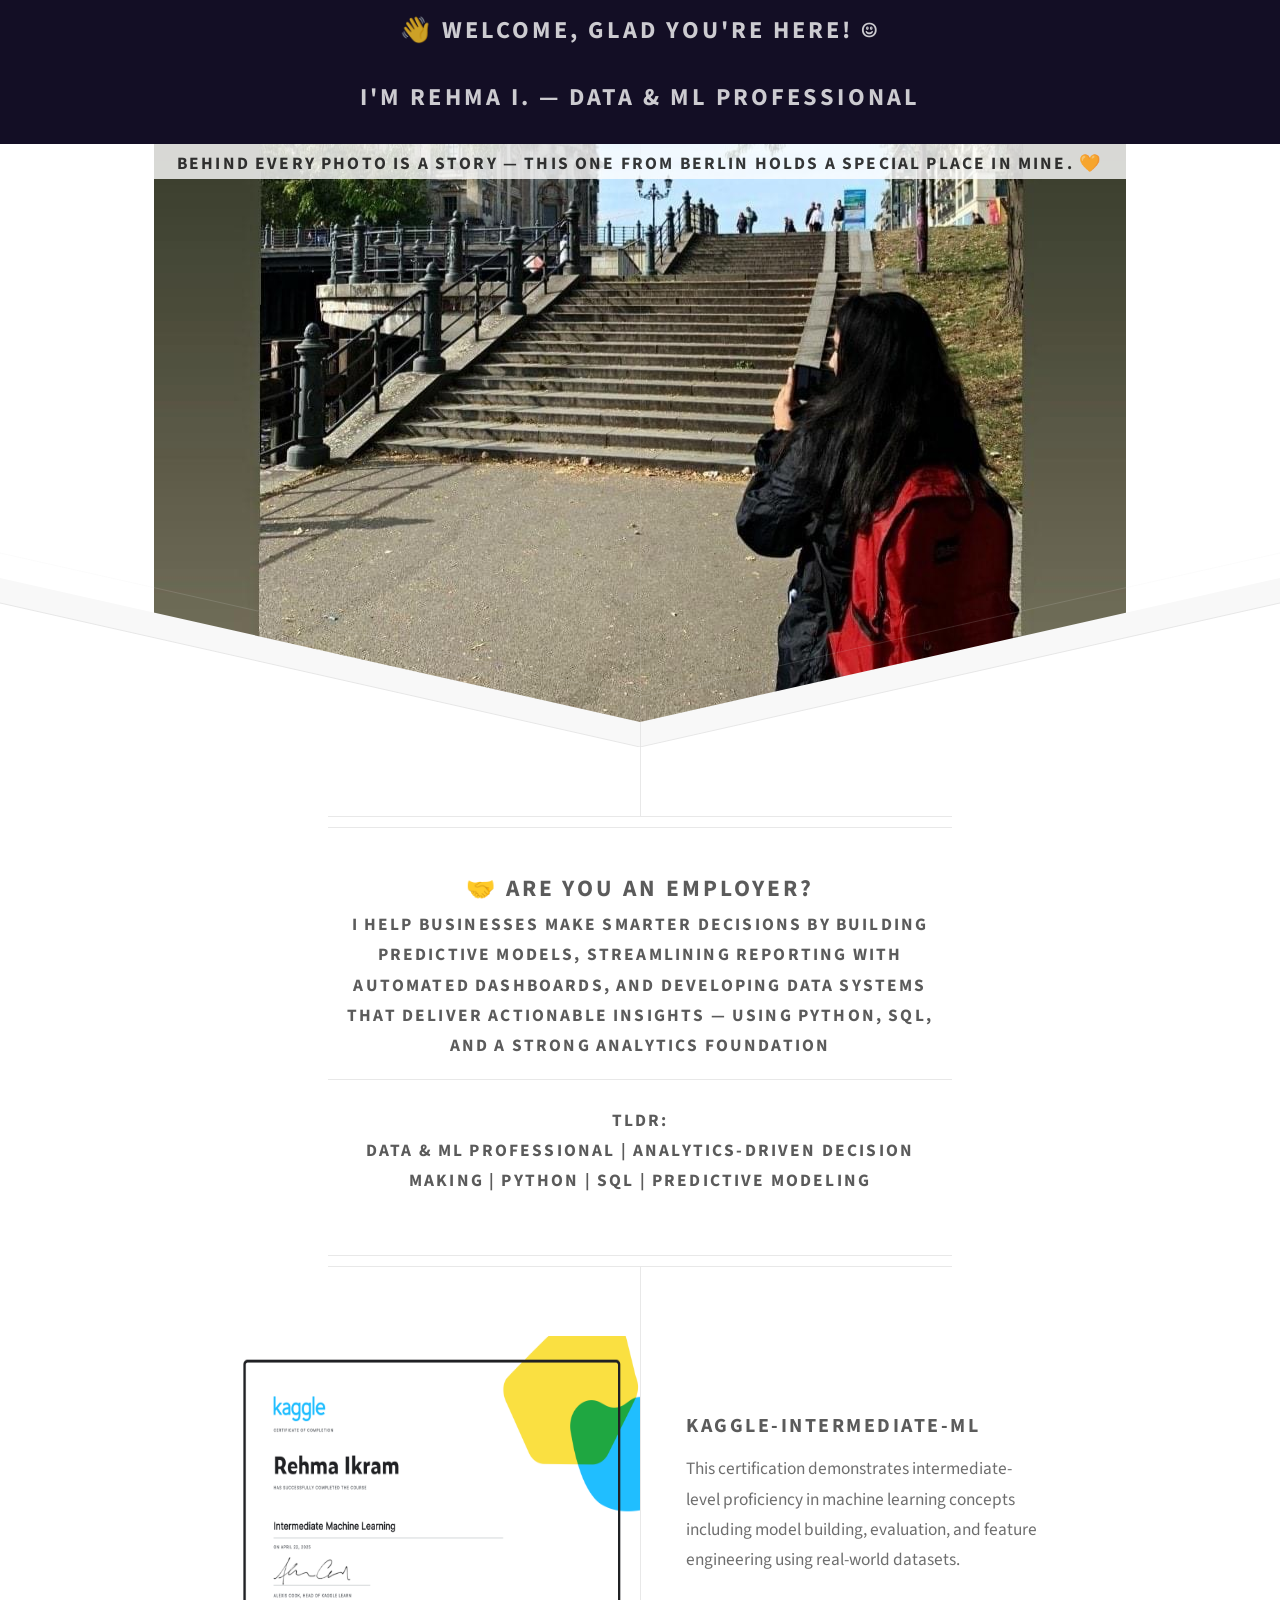
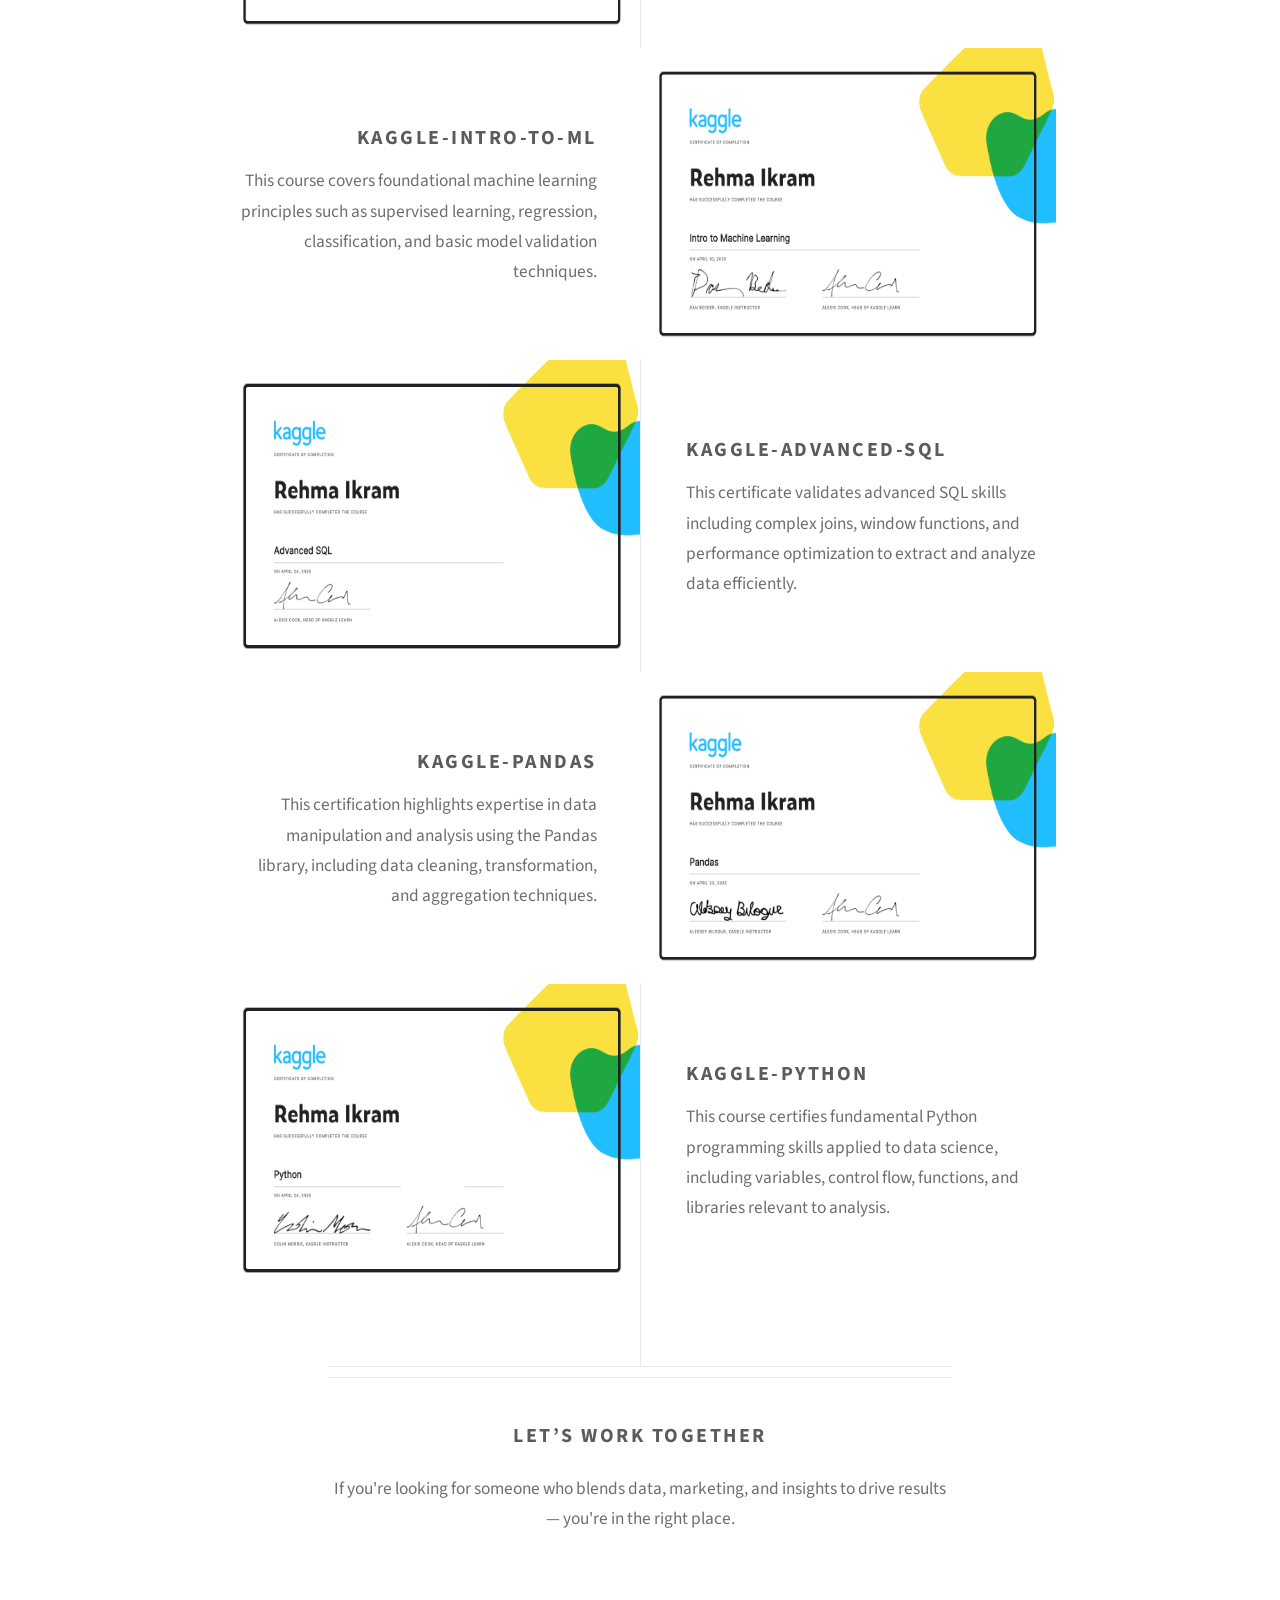
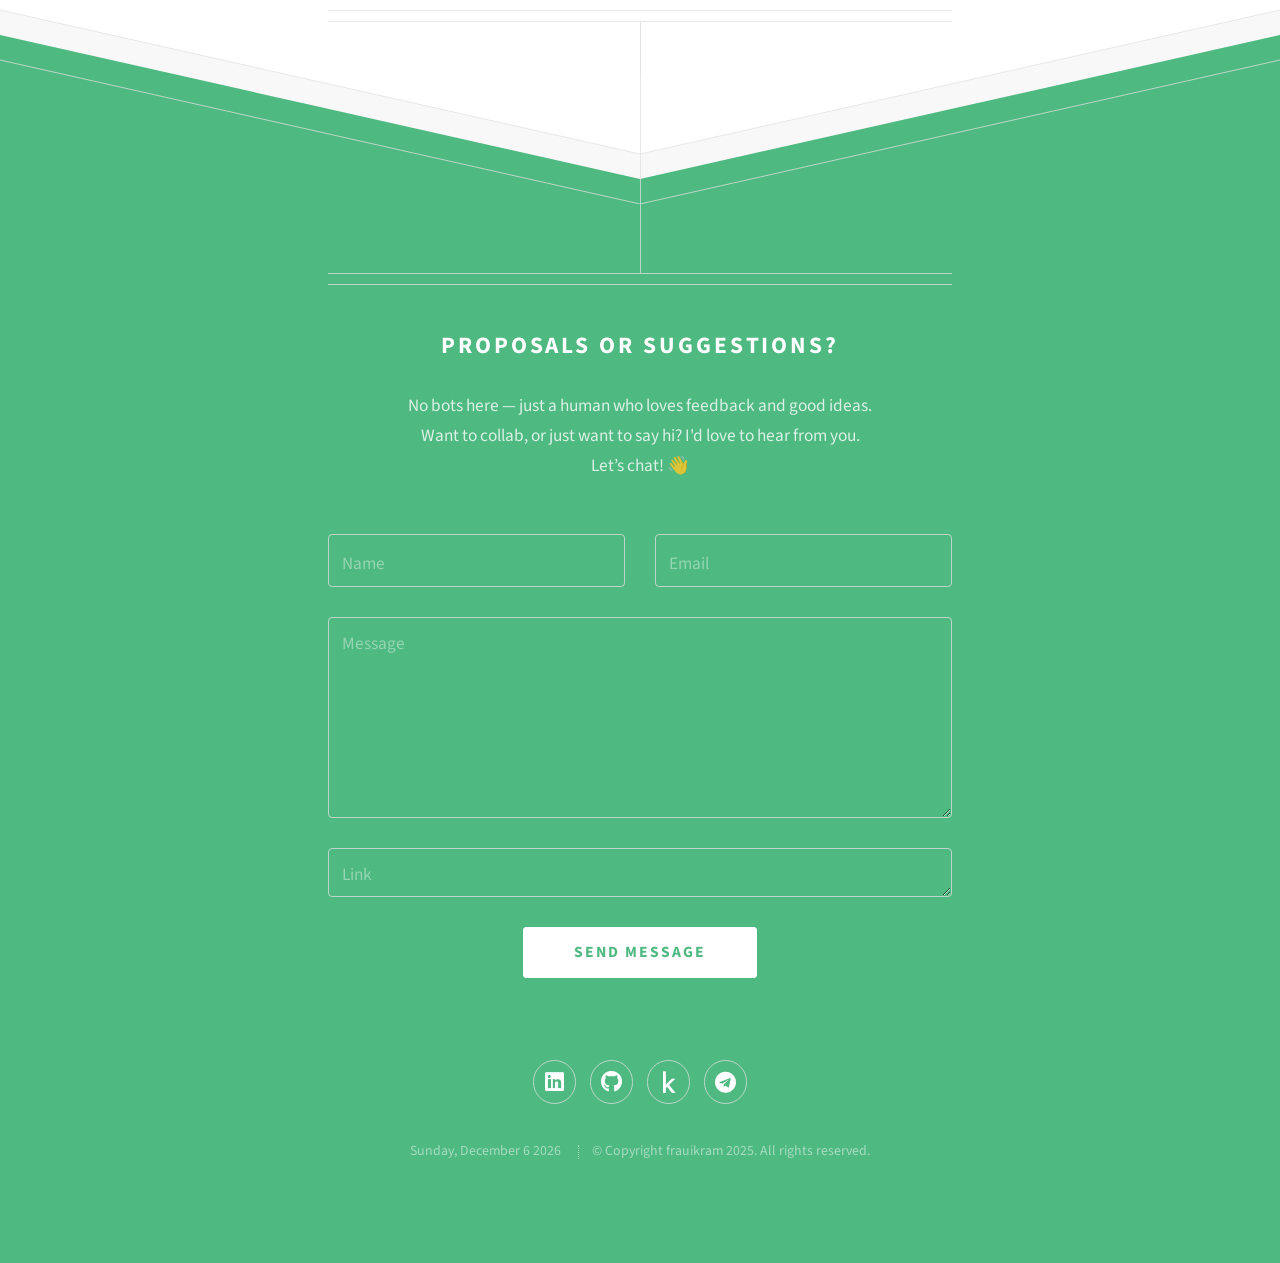
==== index.html @ aed0676f "20250516 site:github,io sunshine" ====
<!DOCTYPE HTML>

<head>
	<title>Rehma I. | Portfolio</title>
	<meta charset="utf-8" />
	<meta name="viewport" content="width=device-width, initial-scale=1, user-scalable=no" />
	<link rel="stylesheet" href="assets/css/main.css" />
</head>

<body class="is-preload">
	<script>
		// When the user scrolls down 50px from the top of the document, resize the header's font size
		window.onscroll = function () { scrollFunction() };

		function scrollFunction() {
			if (document.body.scrollTop > 50 || document.documentElement.scrollTop > 50) {
				document.getElementById("ident").style.fontSize = "12px";
			} else {
				document.getElementById("ident").style.fontSize = "18px";
			}
		}
	</script>
	<nav id="ident">
		<h2 style="z-index: 1000; color:rgba(255, 255, 255, 0.786);">👋 Welcome, glad you're here! ☺️</h2>
		<h2 style="z-index: 1000; color:rgba(255, 255, 255, 0.786);">I'm Rehma I. — Data & ML Professional		</h2>
	</nav>

	<!-- Header -->
	<div id="header">

	
		<!-- <br><br>
		<br><br>
		<hr> -->
		<!-- 		<h5 style="z-index: 5; color:rgba(0, 0, 0, 0.786); background-color: rgb(255, 255, 255, 0.8);">
			🌅 I like sunsets, like the one I captured in Berlin. 🧡
		</h5> -->
		<h5 style="z-index: 5; color:rgba(0, 0, 0, 0.786); background-color: rgb(255, 255, 255, 0.8); padding-top: 10px;">
			Behind every photo is a story — this one from Berlin holds a special place in mine. 🧡
		</h5>
		<br><br><br><br><br><br><br><br>
		<header class="feature" alt="Banner showing GitHub Frauikram" style="height: 60%; width: 60%;"></header>
	</div>
	<!-- Main -->
	<!-- work to do -->
	<div id="main">

		<header class="major container medium">
			<section id="about" class="main style2">
				<div class="content">
					<h2>🤝 Are you an employer?</h2>
					<h5>
						I help businesses make smarter decisions by building predictive models, streamlining reporting
						with automated
						dashboards, and developing data systems that deliver actionable insights — using Python, SQL,
						and a strong analytics
						foundation
					</h5>
					<hr>
					<h4>TLDR: <br>
						Data & ML Professional | Analytics-Driven Decision Making | Python | SQL | Predictive Modeling
					</h4>
				</div>
			</section>
		</header>

		<div class="box alt container">
			<section class="feature left">
				<a href="#" class="image icon solid !fa-signal">
					<img src="images/certs/kaggle-intermediate-ml.png" alt="" style="height: 100% ; width: 100% ;">
				</a>
				<div class="content">
					<h3>kaggle-intermediate-ml</h3>
					<p>This certification demonstrates intermediate-level proficiency in machine learning concepts
						including
						model building, evaluation, and feature engineering using real-world datasets.</p>
				</div>
			</section>
			<section class="feature right">
				<a href="#" class="image icon solid !fa-code">
					<img src="images/certs/kaggle-intro-to-ml.png" alt="" style="height: 100% ; width: 100% ;">
				</a>
				<div class="content">
					<h3>kaggle-intro-to-ml</h3>
					<p>This course covers foundational machine learning principles such as supervised learning,
						regression,
						classification, and basic model validation techniques.</p>
				</div>
			</section>
			<section class="feature left">
				<a href="#" class="image icon solid !fa-mobile-alt">
					<img src="images/certs/kaggle-advanced-sql.png" alt="" style="height: 100% ; width: 100% ;">
				</a>
				<div class="content">
					<h3>kaggle-advanced-sql</h3>
					<p>This certificate validates advanced SQL skills including complex joins, window functions, and
						performance
						optimization to extract and analyze data efficiently.</p>
				</div>
			</section>
			<section class="feature right">
				<a href="#" class="image icon solid !fa-mobile-alt">
					<img src="images/certs/kaggle-pandas.png" alt="" style="height: 100% ; width: 100% ;">
				</a>
				<div class="content">
					<h3>kaggle-pandas</h3>
					<p>This certification highlights expertise in data manipulation and analysis using the Pandas
						library,
						including data cleaning, transformation, and aggregation techniques.</p>
				</div>
			</section>
			<section class="feature left">
				<a href="#" class="image icon solid fa-mobile-alt">
					<img src="images/certs/kaggle-python.png" alt="" style="height: 100% ; width: 100% ;">
				</a>
				<div class="content">
					<h3>kaggle-python</h3>
					<p>This course certifies fundamental Python programming skills applied to data science, including
						variables,
						control flow, functions, and libraries relevant to analysis.</p>
				</div>
			</section>
		</div>


		<footer class="major container medium">
			<h3>Let’s Work Together</h3>
			<p style="padding-bottom: -10;">If you're looking for someone who blends data, marketing, and insights to drive results — you're in the
				right place. 
			</p>

			<script src="https://platform.linkedin.com/badges/js/profile.js" async defer
				type="text/javascript"></script>
			
		</footer>

	</div>

	<!-- Footer -->
	<div id="footer">
		<div class="container medium">

			<header class="major last">
				<h2>Proposals or Suggestions?</h2>
			</header>
			<p>No bots here — just a human who loves feedback and good ideas.
				<br>
				Want to collab, or just want to say hi? I'd love to hear from you.
				<br>
				Let’s chat! 👋
			</p>

			<form id="contact-form" method="post" action="https://formspree.io/f/xgvkdobv">
				<div class="row">
					<div class="col-6 col-12-mobilep">
						<input type="text" name="name" placeholder="Name">
					</div>
					<div class="col-6 col-12-mobilep">
						<input type="email" name="email" placeholder="Email">
					</div>
					<div class="col-12">
						<textarea name="message" placeholder="Message" rows="6"></textarea>
					</div>
					<div class="col-12">
						<textarea name="link" placeholder="Link" rows="1"></textarea>
					</div>
					<div class="col-12">
						<ul class="actions special">
							<li><input type="submit" value="Send Message"></li>
						</ul>
					</div>
				</div>
			</form>
			<!-- This div will show the success message -->
			<!-- Success Message -->
			<div id="form-response" style="display: none; color: rgba(255, 255, 255, 0.8); margin-top: 20px;">
				✅ Thank you! Your message has been received.
			</div>
			<br />


			<ul class="icons">
				<li><a href="https://linkedin.com/in/rehmaikram" class="icon brands fa-linkedin"><span
							class="label">LinkedIn</span></a></li>
				<li><a href="https://github.com/frauikram" class="icon brands fa-github"><span
							class="label">Github</span></a></li>
				<li><a href="https://www.kaggle.com/rikram" class="icon brands fa-kaggle"><span
							class="label">Telegram</span></a></li>
				<li><a href="https://t.me/msikrambot" class="icon brands fa-telegram"><span
							class="label">Telegram</span></a></li>

			</ul>

			<ul class="copyright">
				<li class="!discarded" id="current-date"></li>
				<li class="!discarded">© Copyright frauikram 2025. All rights reserved.</li>
			</ul>

		</div>
	</div>

	<script>
		const dateElement = document.getElementById("current-date");
		const today = new Date();

		const weekdays = ["Sunday", "Monday", "Tuesday", "Wednesday", "Thursday", "Friday", "Saturday"];
		const months = [
			"January", "February", "March", "April", "May", "June",
			"July", "August", "September", "October", "November", "December"
		];

		const weekday = weekdays[today.getDay()];
		const month = months[today.getMonth()];
		const day = today.getDate();
		const year = today.getFullYear();

		dateElement.textContent = `${weekday}, ${month} ${day} ${year}`;

		// today.toLocaleDateString("en-US", options);
	</script>

	<script>
		document.getElementById("contact-form").addEventListener("submit", function (e) {
			e.preventDefault();

			const form = e.target;
			const formData = new FormData(form);
			const data = Object.fromEntries(formData.entries());

			// Send to Google Apps Script
			fetch("https://script.google.com/macros/s/AKfycbwnRgsJcO-yyQqFJMk6cDkHYcXFdpeifkQfUm0QPftztrlSqW1AO0RE7M0eehx92eiJDg/exec", {
				method: "POST",
				body: JSON.stringify(data),
				headers: {
					"Content-Type": "application/json"
				}
			});

			// Send to Formspree (for email)
			fetch("https://formspree.io/f/xgvkdobv", {
				method: "POST",
				body: formData,
				headers: {
					"Accept": "application/json"
				}
			})
				.then(response => {
					if (response.ok) {
						document.getElementById("form-response").style.display = "block";
						form.reset();
					} else {
						alert("Error submitting form. Please try again.");
					}
				});
		});
	</script>


	<script src="assets/js/jquery.min.js"></script>
	<script src="assets/js/browser.min.js"></script>
	<script src="assets/js/breakpoints.min.js"></script>
	<script src="assets/js/util.js"></script>
	<script src="assets/js/main.js"></script>

</body>

</html>
---- assets/css/main.css ----
@import url("fontawesome-all.min.css");
@import url("https://fonts.googleapis.com/css?family=Source+Sans+Pro:300,300italic,400,400italic,600,600italic,700,700italic");

/*
	Directive by HTML5 UP
	html5up.net | @ajlkn
	Free for personal and commercial use under the CCA 3.0 license (html5up.net/license)
*/

html,
body,
div,
span,
applet,
object,
iframe,
h1,
h2,
h3,
h4,
h5,
h6,
p,
blockquote,
pre,
a,
abbr,
acronym,
address,
big,
cite,
code,
del,
dfn,
em,
img,
ins,
kbd,
q,
s,
samp,
small,
strike,
strong,
sub,
sup,
tt,
var,
b,
u,
i,
center,
dl,
dt,
dd,
ol,
ul,
li,
fieldset,
form,
label,
legend,
table,
caption,
tbody,
tfoot,
thead,
tr,
th,
td,
article,
aside,
canvas,
details,
embed,
figure,
figcaption,
footer,
header,
hgroup,
menu,
nav,
output,
ruby,
section,
summary,
time,
mark,
audio,
video {
	margin: 0;
	padding: 0;
	border: 0;
	font-size: 100%;
	font: inherit;
	vertical-align: baseline;
}

article,
aside,
details,
figcaption,
figure,
footer,
header,
hgroup,
menu,
nav,
section {
	display: block;
}

body {
	line-height: 1;
}

ol,
ul {
	list-style: none;
}

blockquote,
q {
	quotes: none;
}

blockquote:before,
blockquote:after,
q:before,
q:after {
	content: '';
	content: none;
}

table {
	border-collapse: collapse;
	border-spacing: 0;
}

body {
	-webkit-text-size-adjust: none;
}

mark {
	background-color: transparent;
	color: inherit;
}

input::-moz-focus-inner {
	border: 0;
	padding: 0;
}

input,
select,
textarea {
	-moz-appearance: none;
	-webkit-appearance: none;
	-ms-appearance: none;
	appearance: none;
}

/* Basic */

html {
	box-sizing: border-box;
}

*,
*:before,
*:after {
	box-sizing: inherit;
}

html,
body {
	height: 100%;
}

body {
	background: #ffffff;
}

body.is-preload *,
body.is-preload *:before,
body.is-preload *:after {
	-moz-animation: none !important;
	-webkit-animation: none !important;
	-ms-animation: none !important;
	animation: none !important;
	-moz-transition: none !important;
	-webkit-transition: none !important;
	-ms-transition: none !important;
	transition: none !important;
}

body,
input,
select,
textarea {
	color: #6e6e6e;
	font-family: 'Source Sans Pro', sans-serif;
	font-size: 16pt;
	font-weight: 400;
	line-height: 1.75em;
}

a {
	-moz-transition: color 0.2s ease-in-out, border-bottom-color 0.2s ease-in-out;
	-webkit-transition: color 0.2s ease-in-out, border-bottom-color 0.2s ease-in-out;
	-ms-transition: color 0.2s ease-in-out, border-bottom-color 0.2s ease-in-out;
	transition: color 0.2s ease-in-out, border-bottom-color 0.2s ease-in-out;
	border-bottom: dotted 1px;
	color: #4eb980;
	text-decoration: none;
}

a:hover {
	border-bottom-color: transparent;
}

strong,
b {
	font-weight: 600;
	color: #5b5b5b;
}

em,
i {
	font-style: italic;
}

p,
ul,
ol,
dl,
table,
blockquote,
form {
	margin: 0 0 2em 0;
}

h1,
h2,
h3,
h4,
h5,
h6 {
	color: #5b5b5b;
	font-weight: 700;
	letter-spacing: 0.125em;
	line-height: 1.75em;
	margin-bottom: 1em;
	text-transform: uppercase;
	text-align: center;
}

h1 a,
h2 a,
h3 a,
h4 a,
h5 a,
h6 a {
	color: inherit;
	text-decoration: none;
}

h2 {
	font-size: 1.75em;
}

h3 {
	font-size: 1.5em;
}

sub {
	font-size: 0.8em;
	position: relative;
	top: 0.5em;
}

sup {
	font-size: 0.8em;
	position: relative;
	top: -0.5em;
}

hr {
	border: 0;
	border-top: solid 1px rgba(224, 224, 224, 0.75);
	margin-bottom: 1.5em;
}

blockquote {
	border-left: solid 0.5em rgba(224, 224, 224, 0.75);
	font-style: italic;
	padding: 1em 0 1em 2em;
}


/* Container */

.container {
	margin: 0 auto;
	max-width: 100%;
	width: 51em;
}

.container.medium {
	width: 38.25em;
}

@media screen and (max-width: 1280px) {

	.container {
		width: 48em;
	}

	.container.medium {
		width: 36em;
	}

}

@media screen and (max-width: 980px) {

	.container {
		width: 95%;
	}

	.container.medium {
		width: 71.25%;
	}

}

@media screen and (max-width: 840px) {

	.container {
		width: 95% !important;
	}

}

@media screen and (max-width: 736px) {

	.container {
		width: 90% !important;
	}

}

@media screen and (max-width: 480px) {

	.container {
		width: 100% !important;
	}

}

/* Row */

.row {
	display: flex;
	flex-wrap: wrap;
	box-sizing: border-box;
	align-items: stretch;
}

.row>* {
	box-sizing: border-box;
}

.row.gtr-uniform>*> :last-child {
	margin-bottom: 0;
}

.row.aln-left {
	justify-content: flex-start;
}

.row.aln-center {
	justify-content: center;
}

.row.aln-right {
	justify-content: flex-end;
}

.row.aln-top {
	align-items: flex-start;
}

.row.aln-middle {
	align-items: center;
}

.row.aln-bottom {
	align-items: flex-end;
}

.row>.imp {
	order: -1;
}

.row>.col-1 {
	width: 8.33333%;
}

.row>.off-1 {
	margin-left: 8.33333%;
}

.row>.col-2 {
	width: 16.66667%;
}

.row>.off-2 {
	margin-left: 16.66667%;
}

.row>.col-3 {
	width: 25%;
}

.row>.off-3 {
	margin-left: 25%;
}

.row>.col-4 {
	width: 33.33333%;
}

.row>.off-4 {
	margin-left: 33.33333%;
}

.row>.col-5 {
	width: 41.66667%;
}

.row>.off-5 {
	margin-left: 41.66667%;
}

.row>.col-6 {
	width: 50%;
}

.row>.off-6 {
	margin-left: 50%;
}

.row>.col-7 {
	width: 58.33333%;
}

.row>.off-7 {
	margin-left: 58.33333%;
}

.row>.col-8 {
	width: 66.66667%;
}

.row>.off-8 {
	margin-left: 66.66667%;
}

.row>.col-9 {
	width: 75%;
}

.row>.off-9 {
	margin-left: 75%;
}

.row>.col-10 {
	width: 83.33333%;
}

.row>.off-10 {
	margin-left: 83.33333%;
}

.row>.col-11 {
	width: 91.66667%;
}

.row>.off-11 {
	margin-left: 91.66667%;
}

.row>.col-12 {
	width: 100%;
}

.row>.off-12 {
	margin-left: 100%;
}

.row.gtr-0 {
	margin-top: 0px;
	margin-left: 0px;
}

.row.gtr-0>* {
	padding: 0px 0 0 0px;
}

.row.gtr-0.gtr-uniform {
	margin-top: 0px;
}

.row.gtr-0.gtr-uniform>* {
	padding-top: 0px;
}

.row.gtr-25 {
	margin-top: -7.5px;
	margin-left: -7.5px;
}

.row.gtr-25>* {
	padding: 7.5px 0 0 7.5px;
}

.row.gtr-25.gtr-uniform {
	margin-top: -7.5px;
}

.row.gtr-25.gtr-uniform>* {
	padding-top: 7.5px;
}

.row.gtr-50 {
	margin-top: -15px;
	margin-left: -15px;
}

.row.gtr-50>* {
	padding: 15px 0 0 15px;
}

.row.gtr-50.gtr-uniform {
	margin-top: -15px;
}

.row.gtr-50.gtr-uniform>* {
	padding-top: 15px;
}

.row {
	margin-top: -30px;
	margin-left: -30px;
}

.row>* {
	padding: 30px 0 0 30px;
}

.row.gtr-uniform {
	margin-top: -30px;
}

.row.gtr-uniform>* {
	padding-top: 30px;
}

.row.gtr-150 {
	margin-top: -45px;
	margin-left: -45px;
}

.row.gtr-150>* {
	padding: 45px 0 0 45px;
}

.row.gtr-150.gtr-uniform {
	margin-top: -45px;
}

.row.gtr-150.gtr-uniform>* {
	padding-top: 45px;
}

.row.gtr-200 {
	margin-top: -60px;
	margin-left: -60px;
}

.row.gtr-200>* {
	padding: 60px 0 0 60px;
}

.row.gtr-200.gtr-uniform {
	margin-top: -60px;
}

.row.gtr-200.gtr-uniform>* {
	padding-top: 60px;
}

@media screen and (max-width: 1680px) {

	.row {
		display: flex;
		flex-wrap: wrap;
		box-sizing: border-box;
		align-items: stretch;
	}

	.row>* {
		box-sizing: border-box;
	}

	.row.gtr-uniform>*> :last-child {
		margin-bottom: 0;
	}

	.row.aln-left {
		justify-content: flex-start;
	}

	.row.aln-center {
		justify-content: center;
	}

	.row.aln-right {
		justify-content: flex-end;
	}

	.row.aln-top {
		align-items: flex-start;
	}

	.row.aln-middle {
		align-items: center;
	}

	.row.aln-bottom {
		align-items: flex-end;
	}

	.row>.imp-wide {
		order: -1;
	}

	.row>.col-1-wide {
		width: 8.33333%;
	}

	.row>.off-1-wide {
		margin-left: 8.33333%;
	}

	.row>.col-2-wide {
		width: 16.66667%;
	}

	.row>.off-2-wide {
		margin-left: 16.66667%;
	}

	.row>.col-3-wide {
		width: 25%;
	}

	.row>.off-3-wide {
		margin-left: 25%;
	}

	.row>.col-4-wide {
		width: 33.33333%;
	}

	.row>.off-4-wide {
		margin-left: 33.33333%;
	}

	.row>.col-5-wide {
		width: 41.66667%;
	}

	.row>.off-5-wide {
		margin-left: 41.66667%;
	}

	.row>.col-6-wide {
		width: 50%;
	}

	.row>.off-6-wide {
		margin-left: 50%;
	}

	.row>.col-7-wide {
		width: 58.33333%;
	}

	.row>.off-7-wide {
		margin-left: 58.33333%;
	}

	.row>.col-8-wide {
		width: 66.66667%;
	}

	.row>.off-8-wide {
		margin-left: 66.66667%;
	}

	.row>.col-9-wide {
		width: 75%;
	}

	.row>.off-9-wide {
		margin-left: 75%;
	}

	.row>.col-10-wide {
		width: 83.33333%;
	}

	.row>.off-10-wide {
		margin-left: 83.33333%;
	}

	.row>.col-11-wide {
		width: 91.66667%;
	}

	.row>.off-11-wide {
		margin-left: 91.66667%;
	}

	.row>.col-12-wide {
		width: 100%;
	}

	.row>.off-12-wide {
		margin-left: 100%;
	}

	.row.gtr-0 {
		margin-top: 0px;
		margin-left: 0px;
	}

	.row.gtr-0>* {
		padding: 0px 0 0 0px;
	}

	.row.gtr-0.gtr-uniform {
		margin-top: 0px;
	}

	.row.gtr-0.gtr-uniform>* {
		padding-top: 0px;
	}

	.row.gtr-25 {
		margin-top: -7.5px;
		margin-left: -7.5px;
	}

	.row.gtr-25>* {
		padding: 7.5px 0 0 7.5px;
	}

	.row.gtr-25.gtr-uniform {
		margin-top: -7.5px;
	}

	.row.gtr-25.gtr-uniform>* {
		padding-top: 7.5px;
	}

	.row.gtr-50 {
		margin-top: -15px;
		margin-left: -15px;
	}

	.row.gtr-50>* {
		padding: 15px 0 0 15px;
	}

	.row.gtr-50.gtr-uniform {
		margin-top: -15px;
	}

	.row.gtr-50.gtr-uniform>* {
		padding-top: 15px;
	}

	.row {
		margin-top: -30px;
		margin-left: -30px;
	}

	.row>* {
		padding: 30px 0 0 30px;
	}

	.row.gtr-uniform {
		margin-top: -30px;
	}

	.row.gtr-uniform>* {
		padding-top: 30px;
	}

	.row.gtr-150 {
		margin-top: -45px;
		margin-left: -45px;
	}

	.row.gtr-150>* {
		padding: 45px 0 0 45px;
	}

	.row.gtr-150.gtr-uniform {
		margin-top: -45px;
	}

	.row.gtr-150.gtr-uniform>* {
		padding-top: 45px;
	}

	.row.gtr-200 {
		margin-top: -60px;
		margin-left: -60px;
	}

	.row.gtr-200>* {
		padding: 60px 0 0 60px;
	}

	.row.gtr-200.gtr-uniform {
		margin-top: -60px;
	}

	.row.gtr-200.gtr-uniform>* {
		padding-top: 60px;
	}

}

@media screen and (max-width: 1280px) {

	.row {
		display: flex;
		flex-wrap: wrap;
		box-sizing: border-box;
		align-items: stretch;
	}

	.row>* {
		box-sizing: border-box;
	}

	.row.gtr-uniform>*> :last-child {
		margin-bottom: 0;
	}

	.row.aln-left {
		justify-content: flex-start;
	}

	.row.aln-center {
		justify-content: center;
	}

	.row.aln-right {
		justify-content: flex-end;
	}

	.row.aln-top {
		align-items: flex-start;
	}

	.row.aln-middle {
		align-items: center;
	}

	.row.aln-bottom {
		align-items: flex-end;
	}

	.row>.imp-normal {
		order: -1;
	}

	.row>.col-1-normal {
		width: 8.33333%;
	}

	.row>.off-1-normal {
		margin-left: 8.33333%;
	}

	.row>.col-2-normal {
		width: 16.66667%;
	}

	.row>.off-2-normal {
		margin-left: 16.66667%;
	}

	.row>.col-3-normal {
		width: 25%;
	}

	.row>.off-3-normal {
		margin-left: 25%;
	}

	.row>.col-4-normal {
		width: 33.33333%;
	}

	.row>.off-4-normal {
		margin-left: 33.33333%;
	}

	.row>.col-5-normal {
		width: 41.66667%;
	}

	.row>.off-5-normal {
		margin-left: 41.66667%;
	}

	.row>.col-6-normal {
		width: 50%;
	}

	.row>.off-6-normal {
		margin-left: 50%;
	}

	.row>.col-7-normal {
		width: 58.33333%;
	}

	.row>.off-7-normal {
		margin-left: 58.33333%;
	}

	.row>.col-8-normal {
		width: 66.66667%;
	}

	.row>.off-8-normal {
		margin-left: 66.66667%;
	}

	.row>.col-9-normal {
		width: 75%;
	}

	.row>.off-9-normal {
		margin-left: 75%;
	}

	.row>.col-10-normal {
		width: 83.33333%;
	}

	.row>.off-10-normal {
		margin-left: 83.33333%;
	}

	.row>.col-11-normal {
		width: 91.66667%;
	}

	.row>.off-11-normal {
		margin-left: 91.66667%;
	}

	.row>.col-12-normal {
		width: 100%;
	}

	.row>.off-12-normal {
		margin-left: 100%;
	}

	.row.gtr-0 {
		margin-top: 0px;
		margin-left: 0px;
	}

	.row.gtr-0>* {
		padding: 0px 0 0 0px;
	}

	.row.gtr-0.gtr-uniform {
		margin-top: 0px;
	}

	.row.gtr-0.gtr-uniform>* {
		padding-top: 0px;
	}

	.row.gtr-25 {
		margin-top: -7.5px;
		margin-left: -7.5px;
	}

	.row.gtr-25>* {
		padding: 7.5px 0 0 7.5px;
	}

	.row.gtr-25.gtr-uniform {
		margin-top: -7.5px;
	}

	.row.gtr-25.gtr-uniform>* {
		padding-top: 7.5px;
	}

	.row.gtr-50 {
		margin-top: -15px;
		margin-left: -15px;
	}

	.row.gtr-50>* {
		padding: 15px 0 0 15px;
	}

	.row.gtr-50.gtr-uniform {
		margin-top: -15px;
	}

	.row.gtr-50.gtr-uniform>* {
		padding-top: 15px;
	}

	.row {
		margin-top: -30px;
		margin-left: -30px;
	}

	.row>* {
		padding: 30px 0 0 30px;
	}

	.row.gtr-uniform {
		margin-top: -30px;
	}

	.row.gtr-uniform>* {
		padding-top: 30px;
	}

	.row.gtr-150 {
		margin-top: -45px;
		margin-left: -45px;
	}

	.row.gtr-150>* {
		padding: 45px 0 0 45px;
	}

	.row.gtr-150.gtr-uniform {
		margin-top: -45px;
	}

	.row.gtr-150.gtr-uniform>* {
		padding-top: 45px;
	}

	.row.gtr-200 {
		margin-top: -60px;
		margin-left: -60px;
	}

	.row.gtr-200>* {
		padding: 60px 0 0 60px;
	}

	.row.gtr-200.gtr-uniform {
		margin-top: -60px;
	}

	.row.gtr-200.gtr-uniform>* {
		padding-top: 60px;
	}

}

@media screen and (max-width: 980px) {

	.row {
		display: flex;
		flex-wrap: wrap;
		box-sizing: border-box;
		align-items: stretch;
	}

	.row>* {
		box-sizing: border-box;
	}

	.row.gtr-uniform>*> :last-child {
		margin-bottom: 0;
	}

	.row.aln-left {
		justify-content: flex-start;
	}

	.row.aln-center {
		justify-content: center;
	}

	.row.aln-right {
		justify-content: flex-end;
	}

	.row.aln-top {
		align-items: flex-start;
	}

	.row.aln-middle {
		align-items: center;
	}

	.row.aln-bottom {
		align-items: flex-end;
	}

	.row>.imp-narrow {
		order: -1;
	}

	.row>.col-1-narrow {
		width: 8.33333%;
	}

	.row>.off-1-narrow {
		margin-left: 8.33333%;
	}

	.row>.col-2-narrow {
		width: 16.66667%;
	}

	.row>.off-2-narrow {
		margin-left: 16.66667%;
	}

	.row>.col-3-narrow {
		width: 25%;
	}

	.row>.off-3-narrow {
		margin-left: 25%;
	}

	.row>.col-4-narrow {
		width: 33.33333%;
	}

	.row>.off-4-narrow {
		margin-left: 33.33333%;
	}

	.row>.col-5-narrow {
		width: 41.66667%;
	}

	.row>.off-5-narrow {
		margin-left: 41.66667%;
	}

	.row>.col-6-narrow {
		width: 50%;
	}

	.row>.off-6-narrow {
		margin-left: 50%;
	}

	.row>.col-7-narrow {
		width: 58.33333%;
	}

	.row>.off-7-narrow {
		margin-left: 58.33333%;
	}

	.row>.col-8-narrow {
		width: 66.66667%;
	}

	.row>.off-8-narrow {
		margin-left: 66.66667%;
	}

	.row>.col-9-narrow {
		width: 75%;
	}

	.row>.off-9-narrow {
		margin-left: 75%;
	}

	.row>.col-10-narrow {
		width: 83.33333%;
	}

	.row>.off-10-narrow {
		margin-left: 83.33333%;
	}

	.row>.col-11-narrow {
		width: 91.66667%;
	}

	.row>.off-11-narrow {
		margin-left: 91.66667%;
	}

	.row>.col-12-narrow {
		width: 100%;
	}

	.row>.off-12-narrow {
		margin-left: 100%;
	}

	.row.gtr-0 {
		margin-top: 0px;
		margin-left: 0px;
	}

	.row.gtr-0>* {
		padding: 0px 0 0 0px;
	}

	.row.gtr-0.gtr-uniform {
		margin-top: 0px;
	}

	.row.gtr-0.gtr-uniform>* {
		padding-top: 0px;
	}

	.row.gtr-25 {
		margin-top: -7.5px;
		margin-left: -7.5px;
	}

	.row.gtr-25>* {
		padding: 7.5px 0 0 7.5px;
	}

	.row.gtr-25.gtr-uniform {
		margin-top: -7.5px;
	}

	.row.gtr-25.gtr-uniform>* {
		padding-top: 7.5px;
	}

	.row.gtr-50 {
		margin-top: -15px;
		margin-left: -15px;
	}

	.row.gtr-50>* {
		padding: 15px 0 0 15px;
	}

	.row.gtr-50.gtr-uniform {
		margin-top: -15px;
	}

	.row.gtr-50.gtr-uniform>* {
		padding-top: 15px;
	}

	.row {
		margin-top: -30px;
		margin-left: -30px;
	}

	.row>* {
		padding: 30px 0 0 30px;
	}

	.row.gtr-uniform {
		margin-top: -30px;
	}

	.row.gtr-uniform>* {
		padding-top: 30px;
	}

	.row.gtr-150 {
		margin-top: -45px;
		margin-left: -45px;
	}

	.row.gtr-150>* {
		padding: 45px 0 0 45px;
	}

	.row.gtr-150.gtr-uniform {
		margin-top: -45px;
	}

	.row.gtr-150.gtr-uniform>* {
		padding-top: 45px;
	}

	.row.gtr-200 {
		margin-top: -60px;
		margin-left: -60px;
	}

	.row.gtr-200>* {
		padding: 60px 0 0 60px;
	}

	.row.gtr-200.gtr-uniform {
		margin-top: -60px;
	}

	.row.gtr-200.gtr-uniform>* {
		padding-top: 60px;
	}

}

@media screen and (max-width: 840px) {

	.row {
		display: flex;
		flex-wrap: wrap;
		box-sizing: border-box;
		align-items: stretch;
	}

	.row>* {
		box-sizing: border-box;
	}

	.row.gtr-uniform>*> :last-child {
		margin-bottom: 0;
	}

	.row.aln-left {
		justify-content: flex-start;
	}

	.row.aln-center {
		justify-content: center;
	}

	.row.aln-right {
		justify-content: flex-end;
	}

	.row.aln-top {
		align-items: flex-start;
	}

	.row.aln-middle {
		align-items: center;
	}

	.row.aln-bottom {
		align-items: flex-end;
	}

	.row>.imp-narrower {
		order: -1;
	}

	.row>.col-1-narrower {
		width: 8.33333%;
	}

	.row>.off-1-narrower {
		margin-left: 8.33333%;
	}

	.row>.col-2-narrower {
		width: 16.66667%;
	}

	.row>.off-2-narrower {
		margin-left: 16.66667%;
	}

	.row>.col-3-narrower {
		width: 25%;
	}

	.row>.off-3-narrower {
		margin-left: 25%;
	}

	.row>.col-4-narrower {
		width: 33.33333%;
	}

	.row>.off-4-narrower {
		margin-left: 33.33333%;
	}

	.row>.col-5-narrower {
		width: 41.66667%;
	}

	.row>.off-5-narrower {
		margin-left: 41.66667%;
	}

	.row>.col-6-narrower {
		width: 50%;
	}

	.row>.off-6-narrower {
		margin-left: 50%;
	}

	.row>.col-7-narrower {
		width: 58.33333%;
	}

	.row>.off-7-narrower {
		margin-left: 58.33333%;
	}

	.row>.col-8-narrower {
		width: 66.66667%;
	}

	.row>.off-8-narrower {
		margin-left: 66.66667%;
	}

	.row>.col-9-narrower {
		width: 75%;
	}

	.row>.off-9-narrower {
		margin-left: 75%;
	}

	.row>.col-10-narrower {
		width: 83.33333%;
	}

	.row>.off-10-narrower {
		margin-left: 83.33333%;
	}

	.row>.col-11-narrower {
		width: 91.66667%;
	}

	.row>.off-11-narrower {
		margin-left: 91.66667%;
	}

	.row>.col-12-narrower {
		width: 100%;
	}

	.row>.off-12-narrower {
		margin-left: 100%;
	}

	.row.gtr-0 {
		margin-top: 0px;
		margin-left: 0px;
	}

	.row.gtr-0>* {
		padding: 0px 0 0 0px;
	}

	.row.gtr-0.gtr-uniform {
		margin-top: 0px;
	}

	.row.gtr-0.gtr-uniform>* {
		padding-top: 0px;
	}

	.row.gtr-25 {
		margin-top: -5px;
		margin-left: -5px;
	}

	.row.gtr-25>* {
		padding: 5px 0 0 5px;
	}

	.row.gtr-25.gtr-uniform {
		margin-top: -5px;
	}

	.row.gtr-25.gtr-uniform>* {
		padding-top: 5px;
	}

	.row.gtr-50 {
		margin-top: -10px;
		margin-left: -10px;
	}

	.row.gtr-50>* {
		padding: 10px 0 0 10px;
	}

	.row.gtr-50.gtr-uniform {
		margin-top: -10px;
	}

	.row.gtr-50.gtr-uniform>* {
		padding-top: 10px;
	}

	.row {
		margin-top: -20px;
		margin-left: -20px;
	}

	.row>* {
		padding: 20px 0 0 20px;
	}

	.row.gtr-uniform {
		margin-top: -20px;
	}

	.row.gtr-uniform>* {
		padding-top: 20px;
	}

	.row.gtr-150 {
		margin-top: -30px;
		margin-left: -30px;
	}

	.row.gtr-150>* {
		padding: 30px 0 0 30px;
	}

	.row.gtr-150.gtr-uniform {
		margin-top: -30px;
	}

	.row.gtr-150.gtr-uniform>* {
		padding-top: 30px;
	}

	.row.gtr-200 {
		margin-top: -40px;
		margin-left: -40px;
	}

	.row.gtr-200>* {
		padding: 40px 0 0 40px;
	}

	.row.gtr-200.gtr-uniform {
		margin-top: -40px;
	}

	.row.gtr-200.gtr-uniform>* {
		padding-top: 40px;
	}

}

@media screen and (max-width: 736px) {

	.row {
		display: flex;
		flex-wrap: wrap;
		box-sizing: border-box;
		align-items: stretch;
	}

	.row>* {
		box-sizing: border-box;
	}

	.row.gtr-uniform>*> :last-child {
		margin-bottom: 0;
	}

	.row.aln-left {
		justify-content: flex-start;
	}

	.row.aln-center {
		justify-content: center;
	}

	.row.aln-right {
		justify-content: flex-end;
	}

	.row.aln-top {
		align-items: flex-start;
	}

	.row.aln-middle {
		align-items: center;
	}

	.row.aln-bottom {
		align-items: flex-end;
	}

	.row>.imp-mobile {
		order: -1;
	}

	.row>.col-1-mobile {
		width: 8.33333%;
	}

	.row>.off-1-mobile {
		margin-left: 8.33333%;
	}

	.row>.col-2-mobile {
		width: 16.66667%;
	}

	.row>.off-2-mobile {
		margin-left: 16.66667%;
	}

	.row>.col-3-mobile {
		width: 25%;
	}

	.row>.off-3-mobile {
		margin-left: 25%;
	}

	.row>.col-4-mobile {
		width: 33.33333%;
	}

	.row>.off-4-mobile {
		margin-left: 33.33333%;
	}

	.row>.col-5-mobile {
		width: 41.66667%;
	}

	.row>.off-5-mobile {
		margin-left: 41.66667%;
	}

	.row>.col-6-mobile {
		width: 50%;
	}

	.row>.off-6-mobile {
		margin-left: 50%;
	}

	.row>.col-7-mobile {
		width: 58.33333%;
	}

	.row>.off-7-mobile {
		margin-left: 58.33333%;
	}

	.row>.col-8-mobile {
		width: 66.66667%;
	}

	.row>.off-8-mobile {
		margin-left: 66.66667%;
	}

	.row>.col-9-mobile {
		width: 75%;
	}

	.row>.off-9-mobile {
		margin-left: 75%;
	}

	.row>.col-10-mobile {
		width: 83.33333%;
	}

	.row>.off-10-mobile {
		margin-left: 83.33333%;
	}

	.row>.col-11-mobile {
		width: 91.66667%;
	}

	.row>.off-11-mobile {
		margin-left: 91.66667%;
	}

	.row>.col-12-mobile {
		width: 100%;
	}

	.row>.off-12-mobile {
		margin-left: 100%;
	}

	.row.gtr-0 {
		margin-top: 0px;
		margin-left: 0px;
	}

	.row.gtr-0>* {
		padding: 0px 0 0 0px;
	}

	.row.gtr-0.gtr-uniform {
		margin-top: 0px;
	}

	.row.gtr-0.gtr-uniform>* {
		padding-top: 0px;
	}

	.row.gtr-25 {
		margin-top: -57.5px;
		margin-left: -5px;
	}

	.row.gtr-25>* {
		padding: 57.5px 0 0 5px;
	}

	.row.gtr-25.gtr-uniform {
		margin-top: -5px;
	}

	.row.gtr-25.gtr-uniform>* {
		padding-top: 5px;
	}

	.row.gtr-50 {
		margin-top: -115px;
		margin-left: -10px;
	}

	.row.gtr-50>* {
		padding: 115px 0 0 10px;
	}

	.row.gtr-50.gtr-uniform {
		margin-top: -10px;
	}

	.row.gtr-50.gtr-uniform>* {
		padding-top: 10px;
	}

	.row {
		margin-top: -230px;
		margin-left: -20px;
	}

	.row>* {
		padding: 230px 0 0 20px;
	}

	.row.gtr-uniform {
		margin-top: -20px;
	}

	.row.gtr-uniform>* {
		padding-top: 20px;
	}

	.row.gtr-150 {
		margin-top: -345px;
		margin-left: -30px;
	}

	.row.gtr-150>* {
		padding: 345px 0 0 30px;
	}

	.row.gtr-150.gtr-uniform {
		margin-top: -30px;
	}

	.row.gtr-150.gtr-uniform>* {
		padding-top: 30px;
	}

	.row.gtr-200 {
		margin-top: -460px;
		margin-left: -40px;
	}

	.row.gtr-200>* {
		padding: 460px 0 0 40px;
	}

	.row.gtr-200.gtr-uniform {
		margin-top: -40px;
	}

	.row.gtr-200.gtr-uniform>* {
		padding-top: 40px;
	}

}

@media screen and (max-width: 480px) {

	.row {
		display: flex;
		flex-wrap: wrap;
		box-sizing: border-box;
		align-items: stretch;
	}

	.row>* {
		box-sizing: border-box;
	}

	.row.gtr-uniform>*> :last-child {
		margin-bottom: 0;
	}

	.row.aln-left {
		justify-content: flex-start;
	}

	.row.aln-center {
		justify-content: center;
	}

	.row.aln-right {
		justify-content: flex-end;
	}

	.row.aln-top {
		align-items: flex-start;
	}

	.row.aln-middle {
		align-items: center;
	}

	.row.aln-bottom {
		align-items: flex-end;
	}

	.row>.imp-mobilep {
		order: -1;
	}

	.row>.col-1-mobilep {
		width: 8.33333%;
	}

	.row>.off-1-mobilep {
		margin-left: 8.33333%;
	}

	.row>.col-2-mobilep {
		width: 16.66667%;
	}

	.row>.off-2-mobilep {
		margin-left: 16.66667%;
	}

	.row>.col-3-mobilep {
		width: 25%;
	}

	.row>.off-3-mobilep {
		margin-left: 25%;
	}

	.row>.col-4-mobilep {
		width: 33.33333%;
	}

	.row>.off-4-mobilep {
		margin-left: 33.33333%;
	}

	.row>.col-5-mobilep {
		width: 41.66667%;
	}

	.row>.off-5-mobilep {
		margin-left: 41.66667%;
	}

	.row>.col-6-mobilep {
		width: 50%;
	}

	.row>.off-6-mobilep {
		margin-left: 50%;
	}

	.row>.col-7-mobilep {
		width: 58.33333%;
	}

	.row>.off-7-mobilep {
		margin-left: 58.33333%;
	}

	.row>.col-8-mobilep {
		width: 66.66667%;
	}

	.row>.off-8-mobilep {
		margin-left: 66.66667%;
	}

	.row>.col-9-mobilep {
		width: 75%;
	}

	.row>.off-9-mobilep {
		margin-left: 75%;
	}

	.row>.col-10-mobilep {
		width: 83.33333%;
	}

	.row>.off-10-mobilep {
		margin-left: 83.33333%;
	}

	.row>.col-11-mobilep {
		width: 91.66667%;
	}

	.row>.off-11-mobilep {
		margin-left: 91.66667%;
	}

	.row>.col-12-mobilep {
		width: 100%;
	}

	.row>.off-12-mobilep {
		margin-left: 100%;
	}

	.row.gtr-0 {
		margin-top: 0px;
		margin-left: 0px;
	}

	.row.gtr-0>* {
		padding: 0px 0 0 0px;
	}

	.row.gtr-0.gtr-uniform {
		margin-top: 0px;
	}

	.row.gtr-0.gtr-uniform>* {
		padding-top: 0px;
	}

	.row.gtr-25 {
		margin-top: -5px;
		margin-left: -5px;
	}

	.row.gtr-25>* {
		padding: 5px 0 0 5px;
	}

	.row.gtr-25.gtr-uniform {
		margin-top: -5px;
	}

	.row.gtr-25.gtr-uniform>* {
		padding-top: 5px;
	}

	.row.gtr-50 {
		margin-top: -10px;
		margin-left: -10px;
	}

	.row.gtr-50>* {
		padding: 10px 0 0 10px;
	}

	.row.gtr-50.gtr-uniform {
		margin-top: -10px;
	}

	.row.gtr-50.gtr-uniform>* {
		padding-top: 10px;
	}

	.row {
		margin-top: -20px;
		margin-left: -20px;
	}

	.row>* {
		padding: 20px 0 0 20px;
	}

	.row.gtr-uniform {
		margin-top: -20px;
	}

	.row.gtr-uniform>* {
		padding-top: 20px;
	}

	.row.gtr-150 {
		margin-top: -30px;
		margin-left: -30px;
	}

	.row.gtr-150>* {
		padding: 30px 0 0 30px;
	}

	.row.gtr-150.gtr-uniform {
		margin-top: -30px;
	}

	.row.gtr-150.gtr-uniform>* {
		padding-top: 30px;
	}

	.row.gtr-200 {
		margin-top: -40px;
		margin-left: -40px;
	}

	.row.gtr-200>* {
		padding: 40px 0 0 40px;
	}

	.row.gtr-200.gtr-uniform {
		margin-top: -40px;
	}

	.row.gtr-200.gtr-uniform>* {
		padding-top: 40px;
	}

}
.discarded {
	color: transparent;
	user-select: none;
}
/* NAV #ident */
nav {
	position: fixed;
		z-index: 1000;
		/* sit on top of the page */
		/* top: 0; */
		width: 100%;
		font-weight: bold;
		/* color: rgb(8, 8, 8); */
		display: block;
		align-content: center;
		padding: 10px 0px 0px 0px;
		background-color: #130e25;
		text-align: center;
		font-size: 18px;
		text-align: center;
		/* Centered text */
		transition: 0.4s;
		/* Add a transition effect (when scrolling - and font size is decreased) */
}
/* Section/Article */

section.special,
article.special {
	text-align: center;
}

header {
	text-align: center;
}

header p {
	position: relative;
	top: -1em;
	color: #888888;
	text-transform: uppercase;
	letter-spacing: 0.075em;
}

header.major {
	border-bottom-width: 1px;
	border-color: rgba(224, 224, 224, 0.75);
	border-style: solid;
	border-top-width: 1px;
	margin-bottom: 6em;
	padding: 4em 0;
	position: relative;
}

header.major:before,
header.major:after {
	background: rgba(224, 224, 224, 0.75);
	content: '';
	display: block;
	height: 1px;
	left: 0;
	position: absolute;
	width: 100%;
}

header.major:before {
	top: 10px;
}

header.major:after {
	bottom: 10px;
}

header.major h2 {
	margin: 0;
}

header.major p {
	top: 0;
	margin: 1.5em 0 0 0;
	padding: 1.5em 1.5em 0 1.5em;
	font-size: 1.5em;
	line-height: 1.75em;
	border-top: solid 1px rgba(224, 224, 224, 0.75);
	display: inline-block;
}

header.major.last {
	border-bottom: 0;
	margin-bottom: 0;
	padding-bottom: 0;
}

header.major.last:after {
	display: none;
}

header.major.last h2 {
	margin-bottom: 1em;
}

footer {
	text-align: center;
}

footer.major {
	border-bottom-width: 1px;
	border-color: rgba(224, 224, 224, 0.75);
	border-style: solid;
	border-top-width: 1px;
	margin-top: 6em;
	padding: 4em 0;
	position: relative;
}

footer.major:before,
footer.major:after {
	background: rgba(224, 224, 224, 0.75);
	content: '';
	display: block;
	height: 1px;
	left: 0;
	position: absolute;
	width: 100%;
}

footer.major:before {
	top: 10px;
}

footer.major:after {
	bottom: 10px;
}

/* Form */

label {
	display: block;
	color: #5b5b5b;
	font-size: 0.8em;
	font-weight: 700;
	letter-spacing: 0.125em;
	line-height: 1.75em;
	text-transform: uppercase;
	margin: 0 0 0.5em 0;
}

input[type="text"],
input[type="password"],
input[type="email"],
select,
textarea {
	-moz-appearance: none;
	-webkit-appearance: none;
	-ms-appearance: none;
	appearance: none;
	-moz-transition: background-color 0.2s ease-in-out;
	-webkit-transition: background-color 0.2s ease-in-out;
	-ms-transition: background-color 0.2s ease-in-out;
	transition: background-color 0.2s ease-in-out;
	background: none;
	border-radius: 4px;
	border: 0;
	border: solid 1px rgba(224, 224, 224, 0.75);
	color: inherit;
	display: block;
	outline: 0;
	padding: 0.75em;
	text-decoration: none;
	width: 100%;
	opacity: 1;
}

input[type="text"]:focus,
input[type="password"]:focus,
input[type="email"]:focus,
select:focus,
textarea:focus {
	background: rgba(224, 224, 224, 0.15);
	border-color: #4eb980;
}

input[type="text"],
input[type="password"],
input[type="email"],
select {
	line-height: 1em;
}

select {
	background-image: url("data:image/svg+xml;charset=utf8,%3Csvg xmlns='http://www.w3.org/2000/svg' width='40' height='40' preserveAspectRatio='none' viewBox='0 0 40 40'%3E%3Cpath d='M9.4,12.3l10.4,10.4l10.4-10.4c0.2-0.2,0.5-0.4,0.9-0.4c0.3,0,0.6,0.1,0.9,0.4l3.3,3.3c0.2,0.2,0.4,0.5,0.4,0.9 c0,0.4-0.1,0.6-0.4,0.9L20.7,31.9c-0.2,0.2-0.5,0.4-0.9,0.4c-0.3,0-0.6-0.1-0.9-0.4L4.3,17.3c-0.2-0.2-0.4-0.5-0.4-0.9 c0-0.4,0.1-0.6,0.4-0.9l3.3-3.3c0.2-0.2,0.5-0.4,0.9-0.4S9.1,12.1,9.4,12.3z' fill='rgba(224, 224, 224, 0.75)' /%3E%3C/svg%3E");
	background-size: 1.25em;
	background-repeat: no-repeat;
	background-position: calc(100% - 1em) center;
	padding-right: 1.5em;
	text-overflow: ellipsis;
}

select option {
	color: #5b5b5b;
	background: #ffffff;
}

select:focus::-ms-value {
	background-color: transparent;
}

select::-ms-expand {
	display: none;
}

textarea {
	padding: 0.5em 0.75em;
}

::-webkit-input-placeholder {
	color: inherit;
	opacity: 0.5;
	position: relative;
	top: 3px;
}

:-moz-placeholder {
	color: inherit;
	opacity: 0.5;
}

::-moz-placeholder {
	color: inherit;
	opacity: 0.5;
}

:-ms-input-placeholder {
	color: inherit;
	opacity: 0.5;
}

/* Image */

.image {
	border: 0;
	display: inline-block;
	position: relative;
}

.image:after {
	-moz-transition: opacity 0.15s ease-in-out;
	-webkit-transition: opacity 0.15s ease-in-out;
	-ms-transition: opacity 0.15s ease-in-out;
	transition: opacity 0.15s ease-in-out;
	/* background-color: rgba(248, 230, 149, 0.5); */
	background-image: url("images/overlay.png");
	opacity: 0.05;
	/* content: ''; */
	display: block;
	height: 100%;
	width: 100%;
	position: relative;
	top: 0;
	left: 0;
	right: 0;
	bottom: 0;
	/* z-index: 2;  */
	/* cursor: pointer; */
}

.image img {
	display: block;
}

.image.fit {
	display: block;
}

.image.fit img {
	display: block;
	width: 100%;
}

.image.feature {
	display: block;
	margin: 0 0 2em 0;
	width: 100%;
	object-fit: cover;
	height: 100vh;
	overflow: hidden;
	position: relative;

}

.image.feature img {
	display: block;
	width: 100%;
	object-fit: cover;
	height: 100vh;
	overflow: hidden;
	position: relative;
}

.image.icon {
	-moz-perspective: 500px;
	-webkit-perspective: 500px;
	-ms-perspective: 500px;
	perspective: 500px;
}

.image.icon:before {
	-moz-transition: -moz-transform 0.1s ease-in-out, font-size 0.1s ease-in-out;
	-webkit-transition: -webkit-transform 0.1s ease-in-out, font-size 0.1s ease-in-out;
	-ms-transition: -ms-transform 0.1s ease-in-out, font-size 0.1s ease-in-out;
	transition: transform 0.1s ease-in-out, font-size 0.1s ease-in-out;
	color: #fff;
	font-size: 6em;
	height: 1em;
	left: 50%;
	line-height: 1em;
	margin: -0.5em 0 0 -0.5em;
	position: absolute;
	text-align: center;
	top: 50%;
	width: 1em;
	z-index: 1;
}

.image.icon:hover:before {
	-moz-transform: translateZ(1em);
	-webkit-transform: translateZ(1em);
	-ms-transform: translateZ(1em);
	transform: translateZ(1em);
}

.image.icon:hover:after {
	opacity: 1;
}

span.image.icon {
	cursor: default;
}

/* Icon */

.icon {
	text-decoration: none;
	border-bottom: none;
	position: relative;
}

.icon:before {
	-moz-osx-font-smoothing: grayscale;
	-webkit-font-smoothing: antialiased;
	display: inline-block;
	font-style: normal;
	font-variant: normal;
	text-rendering: auto;
	line-height: 1;
	text-transform: none !important;
	font-family: 'Font Awesome 5 Free';
	font-weight: 400;
}

.icon>.label {
	display: none;
}

.icon:before {
	line-height: inherit;
}

.icon.solid:before {
	font-weight: 900;
}

.icon.brands:before {
	font-family: 'Font Awesome 5 Brands';
}

/* List */

ol.default {
	list-style: decimal;
	padding-left: 1.25em;
}

ol.default li {
	padding-left: 0.25em;
}

ul.default {
	list-style: disc;
	padding-left: 1em;
}

ul.default li {
	padding-left: 0.5em;
}

/* Actions */

ul.actions {
	display: -moz-flex;
	display: -webkit-flex;
	display: -ms-flex;
	display: flex;
	cursor: default;
	list-style: none;
	margin-left: -1em;
	padding-left: 0;
}

ul.actions li {
	padding: 0 0 0 1em;
	vertical-align: middle;
}

ul.actions.special {
	-moz-justify-content: center;
	-webkit-justify-content: center;
	-ms-justify-content: center;
	justify-content: center;
	width: 100%;
	margin-left: 0;
}

ul.actions.special li:first-child {
	padding-left: 0;
}

ul.actions.stacked {
	-moz-flex-direction: column;
	-webkit-flex-direction: column;
	-ms-flex-direction: column;
	flex-direction: column;
	margin-left: 0;
}

ul.actions.stacked li {
	padding: 1.25em 0 0 0;
}

ul.actions.stacked li:first-child {
	padding-top: 0;
}

ul.actions.fit {
	width: calc(100% + 1em);
}

ul.actions.fit li {
	-moz-flex-grow: 1;
	-webkit-flex-grow: 1;
	-ms-flex-grow: 1;
	flex-grow: 1;
	-moz-flex-shrink: 1;
	-webkit-flex-shrink: 1;
	-ms-flex-shrink: 1;
	flex-shrink: 1;
	width: 100%;
}

ul.actions.fit li>* {
	width: 100%;
}

ul.actions.fit.stacked {
	width: 100%;
}

ul.actions:last-child {
	margin-bottom: 0;
}

@media screen and (max-width: 736px) {

	ul.actions:not(.fixed) {
		-moz-flex-direction: column;
		-webkit-flex-direction: column;
		-ms-flex-direction: column;
		flex-direction: column;
		margin-left: 0;
		width: 100% !important;
	}

	ul.actions:not(.fixed) li {
		-moz-flex-grow: 1;
		-webkit-flex-grow: 1;
		-ms-flex-grow: 1;
		flex-grow: 1;
		-moz-flex-shrink: 1;
		-webkit-flex-shrink: 1;
		-ms-flex-shrink: 1;
		flex-shrink: 1;
		padding: 1em 0 0 0;
		text-align: center;
		width: 100%;
	}

	ul.actions:not(.fixed) li>* {
		width: 100%;
	}

	ul.actions:not(.fixed) li:first-child {
		padding-top: 0;
	}

	ul.actions:not(.fixed) li input[type="submit"],
	ul.actions:not(.fixed) li input[type="reset"],
	ul.actions:not(.fixed) li input[type="button"],
	ul.actions:not(.fixed) li button,
	ul.actions:not(.fixed) li .button {
		width: 100%;
	}

	ul.actions:not(.fixed) li input[type="submit"].icon:before,
	ul.actions:not(.fixed) li input[type="reset"].icon:before,
	ul.actions:not(.fixed) li input[type="button"].icon:before,
	ul.actions:not(.fixed) li button.icon:before,
	ul.actions:not(.fixed) li .button.icon:before {
		margin-left: -0.5em;
	}

}

/* Icons */

ul.icons {
	cursor: default;
}

ul.icons li {
	display: inline-block;
	font-size: 1.25em;
	line-height: 1em;
	padding-left: 0.5em;
}

ul.icons li:first-child {
	padding-left: 0;
}

ul.icons li a,
ul.icons li span {
	-moz-transition: background-color 0.2s ease-in-out;
	-webkit-transition: background-color 0.2s ease-in-out;
	-ms-transition: background-color 0.2s ease-in-out;
	transition: background-color 0.2s ease-in-out;
	border-radius: 100%;
	border: solid 1px rgba(224, 224, 224, 0.75);
	display: inline-block;
	height: 2em;
	line-height: 2em;
	text-align: center;
	width: 2em;
}

ul.icons li a:hover,
ul.icons li span:hover {
	background: rgba(224, 224, 224, 0.15);
}

/* Table */

.table-wrapper {
	overflow-x: auto;
	-webkit-overflow-scrolling: touch;
}

table {
	width: 100%;
}

table.default {
	width: 100%;
}

table.default tbody tr {
	border-bottom: solid 1px rgba(224, 224, 224, 0.75);
}

table.default tbody tr:nth-child(2n - 1) {
	background: rgba(224, 224, 224, 0.15);
}

table.default td {
	padding: 0.5em 1em 0.5em 1em;
}

table.default th {
	color: #5b5b5b;
	font-size: 0.8em;
	font-weight: 700;
	letter-spacing: 0.125em;
	line-height: 1.75em;
	padding: 0.5em 1em 0.5em 1em;
	text-align: left;
	text-transform: uppercase;
}

table.default thead {
	border-bottom: solid 1px rgba(224, 224, 224, 0.75);
}

/* Button */

input[type="submit"],
input[type="reset"],
input[type="button"],
.button {
	-moz-appearance: none;
	-webkit-appearance: none;
	-ms-appearance: none;
	appearance: none;
	-moz-transition: color 0.2s ease-in-out, background-color 0.2s ease-in-out;
	-webkit-transition: color 0.2s ease-in-out, background-color 0.2s ease-in-out;
	-ms-transition: color 0.2s ease-in-out, background-color 0.2s ease-in-out;
	transition: color 0.2s ease-in-out, background-color 0.2s ease-in-out;
	background: #544d55;
	border-radius: 4px;
	border: 0;
	color: #ffffff;
	cursor: pointer;
	display: inline-block;
	font-size: 0.9em;
	font-weight: 700;
	letter-spacing: 0.125em;
	line-height: 3.25em;
	min-width: 15em;
	padding: 0 1.5em;
	text-align: center;
	text-decoration: none;
	text-transform: uppercase;
}

input[type="submit"]:hover,
input[type="reset"]:hover,
input[type="button"]:hover,
.button:hover {
	background: #6e6570;
}

input[type="submit"]:active,
input[type="reset"]:active,
input[type="button"]:active,
.button:active {
	background: #474148;
}

input[type="submit"].alt,
input[type="reset"].alt,
input[type="button"].alt,
.button.alt {
	background: none;
	box-shadow: inset 0 0 0 1px rgba(224, 224, 224, 0.75);
	color: #544d55;
}

input[type="submit"].alt:hover,
input[type="reset"].alt:hover,
input[type="button"].alt:hover,
.button.alt:hover {
	background: rgba(224, 224, 224, 0.15);
}

input[type="submit"].alt:active,
input[type="reset"].alt:active,
input[type="button"].alt:active,
.button.alt:active {
	background: rgba(224, 224, 224, 0.35);
}

input[type="submit"].fit,
input[type="reset"].fit,
input[type="button"].fit,
.button.fit {
	width: 100%;
}

input[type="submit"].small,
input[type="reset"].small,
input[type="button"].small,
.button.small {
	font-size: 0.8em;
}

/* Box */

.box {
	background: #ffffff;
	border: solid 1px rgba(224, 224, 224, 0.75);
	margin-bottom: 6em;
	padding: 3.5em;
}

.box.alt {
	background: none;
	border: none;
	padding: 0;
}

/* Feature */

.feature {
	position: relative;
	height: 20em;
}

.feature:after {
	clear: both;
	content: '';
	display: block;
}

.feature h3,
.feature h4,
.feature h5,
.feature h6 {
	text-align: inherit;
}

.feature .image {
	display: inline-block;
	height: 100%;
	overflow: hidden;
	position: relative;
	width: 50%;
}

.feature .image img {
	display: block;
	min-height: 100%;
	min-width: 100%;
	position: absolute;
}

.feature:before {
	background: blue;
	content: '';
	display: inline-block;
	height: 100%;
	vertical-align: middle;
}

.feature .content {
	display: inline-block;
	padding: 3.5em;
	vertical-align: middle;
	width: 48%;
}

.feature .content h3 {
	margin-bottom: 0.5em;
}

.feature .content :last-child {
	margin: 0;
}

.feature.left {
	text-align: left;
}

.feature.left .image {
	float: left;
}

.feature.left .image img {
	right: 0;
	top: 0;
}

.feature.left .content {
	padding-right: 0;
}

.feature.right {
	text-align: right;
}

.feature.right .image {
	float: right;
}

.feature.right .image img {
	left: 0;
	top: 0;
}

.feature.right .content {
	padding-left: 0;
}

.feature.long .content {
	padding-top: 0;
}

/* Header */
/*this*/
#header {
	/* background-attachment: scroll,							scroll,					fixed; */
	background-image: url("images/top-3200.svg")
		/* , url("images/overlay.png")  */
		/* ,rgba(250, 236, 175, 0.5) */
		, url("images/header1.png");
	background-position: bottom center, bottom center, center center;
	background-repeat: repeat-x, no-repeat, no-repeat;
	background-size: cover, cover, cover;
	/* background-size: 3200px 460px,					auto,					cover; */
	color: rgba(255, 255, 255, 0.8);
	/* padding: 10em 0 20em 0; */
	position: relative;
	object-fit: cover;
	/* height: auto; */
	width: auto;
	text-align: center;
}

#header:before,
#header:after {
	background: rgba(224, 224, 224, 0.75);
	content: '';
	/* left: 50%; */
	position: absolute;
	width: 1px;
	z-index: 0;
}

#header:before {
	height: calc(100% - 50px);
	opacity: 0.15;
	top: 0;
}

#header:after {
	bottom: 0;
	height: 50px;
}

#header a {
	border-bottom-color: rgba(255, 255, 255, 0.35);
	color: rgba(255, 255, 255, 0.8);
}

#header a:hover {
	border-bottom-color: transparent;
	color: #4eb980;
}

#header strong,
#header b {
	color: #ffffff;
}

#header h1,
#header h2,
#header h3,
#header h4,
#header h5,
#header h6 {
	color: #ffffff;
}

#header input[type="submit"],
#header input[type="reset"],
#header input[type="button"],
#header .button {
	background: #ffffff;
	color: #544d55;
}

#header .logo {
	background: #4eb980;
	border-radius: 100%;
	color: #ffffff;
	cursor: default;
	display: inline-block;
	font-size: 2.25em;
	height: 2.35em;
	line-height: 2.35em;
	margin: 0 0 0.75em 0;
	text-align: center;
	width: 2.35em;
}

#header .logo.fa-paper-plane-o:before {
	left: -0.075em;
	position: relative;
}

#header h1 {
	font-size: 2.5em;
	margin: 0;
}

#header p {
	font-size: 1.5em;
	line-height: 1.5em;
	margin: 0.25em 0 0 0;
	background-color: #130e25;
}

/* Footer */

#footer {
	background-attachment: scroll;
	background-color: #4eb980;
	background-image: url("images/bottom-3200.svg");
	background-position: top center;
	background-repeat: repeat-x;
	background-size: 3200px 460px;
	color: rgba(255, 255, 255, 0.8);
	/*
				Since the SVG background occupies a lot of vertical space, we'll
				add additional top padding (to move our content out of its way)
				and a negative margin (to move everything up a bit).
			*/

	margin-top: -260px;
	padding: calc(460px + 6em) 0 10em 0;
	position: relative;
	text-align: center;
}

#footer:before {
	background: rgba(224, 224, 224, 0.75);
	content: '';
	height: calc(460px + 6em);
	left: 50%;
	position: absolute;
	top: 0;
	width: 1px;
	z-index: 0;
}

#footer a {
	color: #ffffff;
}

#footer strong,
#footer b {
	color: #ffffff;
}

#footer h1,
#footer h2,
#footer h3,
#footer h4,
#footer h5,
#footer h6 {
	color: #ffffff;
}

#footer header p {
	color: rgba(255, 255, 255, 0.5);
}

#footer input[type="submit"],
#footer input[type="reset"],
#footer input[type="button"],
#footer .button {
	background: #ffffff;
	box-shadow: inset 0 0 0 1px #ffffff;
	color: #4eb980;
}

#footer input[type="submit"]:hover,
#footer input[type="reset"]:hover,
#footer input[type="button"]:hover,
#footer .button:hover {
	background: rgba(224, 224, 224, 0.15);
	color: #ffffff;
}

#footer input[type="text"]:focus,
#footer input[type="password"]:focus,
#footer input[type="email"]:focus,
#footer select:focus,
#footer textarea:focus {
	border-color: #ffffff;
}

#footer .formerize-placeholder {
	color: rgba(255, 255, 255, 0.3) !important;
}

#footer form {
	margin: 3em 0;
}

#footer .copyright {
	color: rgba(255, 255, 255, 0.5);
	font-size: 0.8em;
	line-height: 1em;
	margin: 3em 0 0 0;
}

#footer .copyright li {
	border-left: dotted 1px;
	display: inline-block;
	margin-left: 1em;
	padding-left: 1em;
}

#footer .copyright li:first-child {
	padding: 0;
	margin: 0;
	border: 0;
}

#footer .copyright li a,
#footer .copyright li span {
	color: inherit;
}

#footer .copyright li a:hover,
#footer .copyright li span:hover {
	color: #ffffff;
}

/* Main */

#main {
	padding: 6em 0 5em 0;
	position: relative;
	z-index: 1;
}

#main:before {
	background: rgba(224, 224, 224, 0.75);
	content: '';
	height: 100%;
	left: 50%;
	position: absolute;
	top: 0;
	width: 1px;
	z-index: -1;
}

#main header.major,
#main footer.major {
	background: #ffffff;
}

/* Wide */

@media screen and (max-width: 1680px) {

	/* Basic */

	body,
	input,
	select,
	textarea {
		font-size: 14pt;
	}

	h2 {
		font-size: 1.5em;
	}

	h3 {
		font-size: 1.25em;
	}

	/* Section/Article */

	header.major p {
		font-size: 1.25em;
	}

	/* Header */

	#header {
		padding: 8em 0 16em 0;
	}

	#header h1 {
		font-size: 2.25em;
	}

	#header p {
		font-size: 1.25em;
		line-height: 1.65em;
	}

}

/* Normal */

@media screen and (max-width: 1280px) {

	/* Basic */

	body,
	input,
	select,
	textarea {
		font-size: 13pt;
	}

	h2 {
		font-size: 1.35em;
	}

	h3 {
		font-size: 1.15em;
	}

	/* Section/Article */

	header.major {
		margin-bottom: 4em;
		padding: 3em 0;
	}

	header.major p {
		font-size: 1.15em;
	}

	footer.major {
		margin-top: 4em;
		padding: 3em 0;
	}

	/* Box */

	.box {
		padding: 2.5em;
		margin-bottom: 4em;
	}

	/* Feature */

	.feature {
		height: 18em;
	}

	.feature .content {
		padding: 2.5em;
	}

	/* Header */
	/*this is main*/
	#header {
		background-attachment: scroll, scroll, scroll;
		background-image: url("images/top-1600.svg")
			/* , url("images/overlay.png") */
			/* , rgba(248, 238, 193, 0.5) */
			, url("images/header1.png");
		background-size: 1600px 230px, auto, cover;
		/* padding: 6em 0 12em 0; */
	}

	#header:before {
		height: calc(100% - 25px);
	}

	#header:after {
		height: 25px;
	}

	#header h1 {
		font-size: 2em;
	}

	#header p {
		font-size: 1.15em;
	}

	/* Footer */

	#footer {
		background-image: url("images/bottom-1600.svg");
		background-size: 1600px 230px;
		margin-top: -100px;
		padding: calc(230px + 4em) 0 6em 0;
	}

	#footer:before {
		height: calc(230px + 4em);
	}

	/* Main */

	#main {
		padding: 4em 0 3em 0;
	}

}

/* Narrow */

@media screen and (max-width: 980px) {

	/* Basic */

	body,
	input,
	select,
	textarea {
		font-size: 12pt;
	}

}

/* Narrower */

@media screen and (max-width: 840px) {

	/* Section/Article */

	header.major {
		padding-left: 2em;
		padding-right: 2em;
	}

	footer.major {
		padding-left: 2em;
		padding-right: 2em;
	}

}

/* Mobile */

@media screen and (max-width: 736px) {

	/* Basic */

	h2 {
		font-size: 1em;
	}

	h3 {
		font-size: 1em;
	}

	/* Section/Article */

	header p {
		font-size: 0.8em;
	}

	header.major {
		margin-bottom: 2em;
	}

	header.major br {
		display: none;
	}

	header.major p {
		font-size: 0.8em;
	}

	footer.major {
		margin-top: 2em;
	}

	footer.major br {
		display: none;
	}

	/* Box */

	.box {
		padding: 2em;
		margin-bottom: 2em;
	}

	/* Feature */

	.feature {
		background: #ffffff;
		display: block;
		height: auto;
		margin-bottom: 2em;
	}

	.feature:last-child {
		margin-bottom: 0;
	}

	.feature:before,
	.feature:after {
		display: none;
	}

	.feature .image {
		float: none;
		height: 15em;
		width: 100%;
	}

	.feature .content {
		border: solid 1px rgba(224, 224, 224, 0.75);
		padding: 2em !important;
		text-align: center;
		width: 100%;
	}

	/* Header */
	#header {
		background-image: url("images/top-1280.svg")
			/* , url("images/overlay.png")  */
			/* , rgba(248, 238, 193, 0.5) */
			, url("images/header1.png");
		background-size: 1280px 184px, auto, cover;
		/* padding: 3em 0 7em 0; */
	}

	#header:before {
		height: calc(100% - 20px);
	}

	#header:after {
		height: 20px;
	}

	#header .logo {
		font-size: 1.5em;
	}

	#header h1 {
		font-size: 1.25em;
	}

	#header p {
		font-size: 1em;
	}

	/* Footer */

	#footer {
		background-image: url("images/bottom-1280.svg");
		background-size: 1280px 184px;
		margin-top: -75px;
		padding: calc(184px + 2em) 0 2em 0;
	}

	#footer:before {
		height: calc(184px + 2em);
	}

	#footer form {
		padding-bottom: 0;
	}

	/* Main */

	#main {
		padding: 2em 0 2em 0;
	}

}

/* Mobile (Portrait) */

@media screen and (max-width: 480px) {

	/* Section/Article */

	header.major {
		padding-left: 1em;
		padding-right: 1em;
	}

	footer.major {
		padding-left: 1em;
		padding-right: 1em;
	}

	/* Button */

	input[type="submit"],
	input[type="reset"],
	input[type="button"],
	.button {
		display: block;
		width: 100%;
	}

	/* Box */

	.box {
		padding: 2em 1em;
	}

	/* Feature */

	.feature {
		margin-bottom: 1em;
	}

	.feature .content {
		padding: 2em 1em !important;
	}

	/* Main */

	#main {
		padding-left: 1em;
		padding-right: 1em;
	}

	/* Footer */

	#footer {
		margin-top: -100px;
		padding-left: 1em;
		padding-right: 1em;
	}

	#footer .copyright li {
		border: 0;
		display: block;
		margin: 0;
		padding: 0.75em 0 0 0;
	}

	/* Header */

	#header {
		padding-left: 2em;
		padding-right: 2em;
	}

	#header br {
		display: none;
	}

}
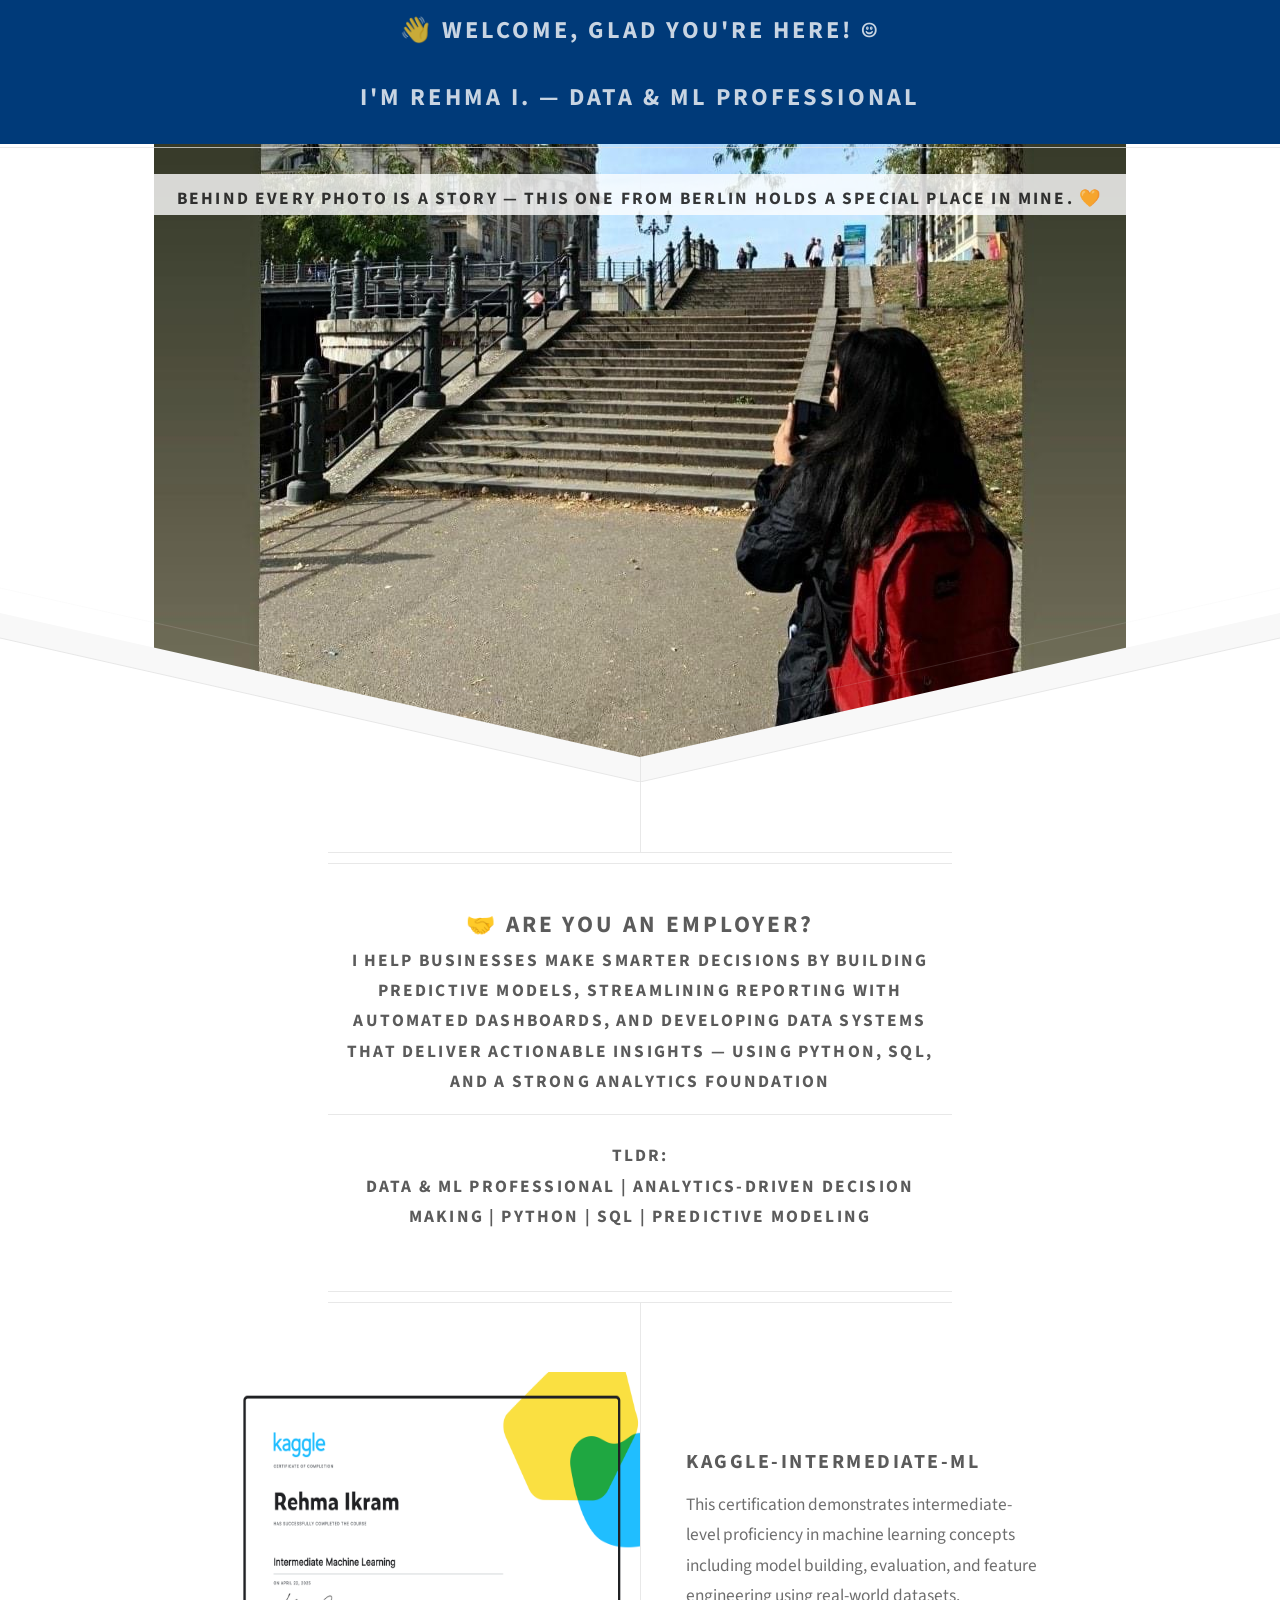
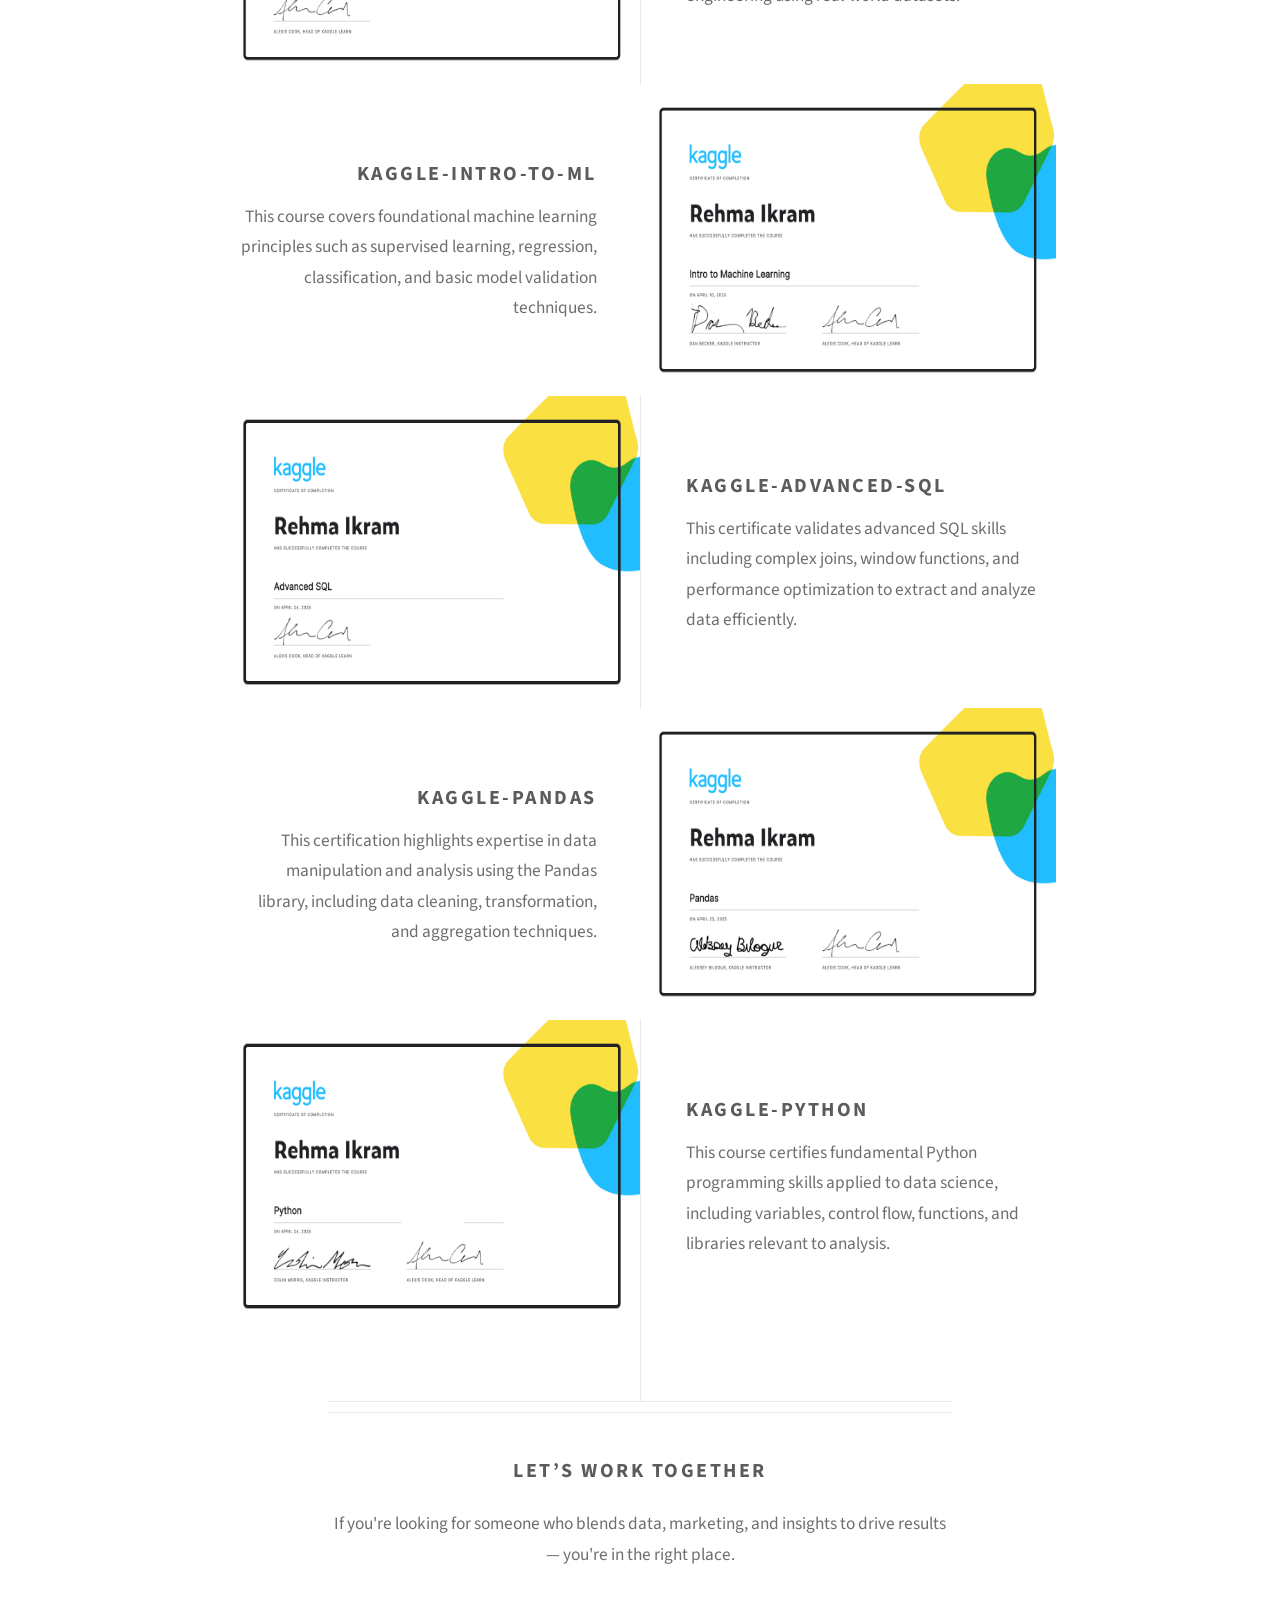
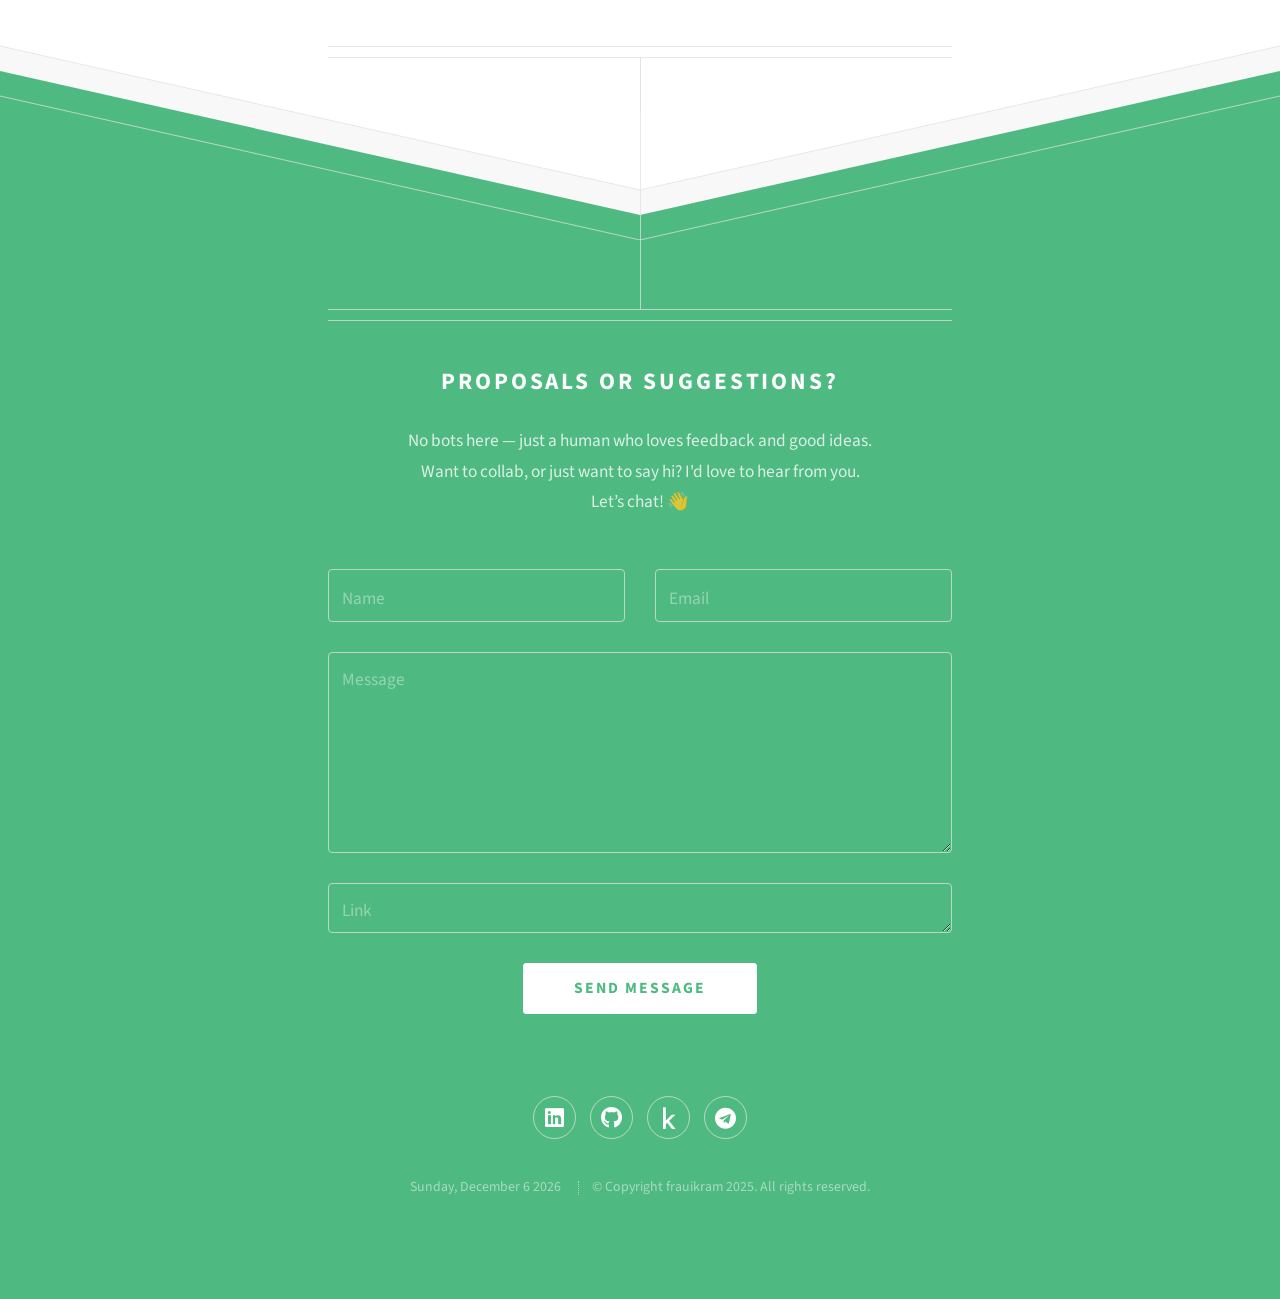
==== commit 08128cd2: "20250516 site:github,io sunshine" ====
--- a/index.html
+++ b/index.html
@@ -15,6 +15,7 @@
 		function scrollFunction() {
 			if (document.body.scrollTop > 50 || document.documentElement.scrollTop > 50) {
 				document.getElementById("ident").style.fontSize = "12px";
+				document.getElementById("ident").style.backgroundColor = "#003a79";
 			} else {
 				document.getElementById("ident").style.fontSize = "18px";
 			}
@@ -24,9 +25,9 @@
 		<h2 style="z-index: 1000; color:rgba(255, 255, 255, 0.786);">👋 Welcome, glad you're here! ☺️</h2>
 		<h2 style="z-index: 1000; color:rgba(255, 255, 255, 0.786);">I'm Rehma I. — Data & ML Professional		</h2>
 	</nav>
-
 	<!-- Header -->
 	<div id="header">
+		<hr>
 
 	
 		<!-- <br><br>
--- a/assets/css/main.css
+++ b/assets/css/main.css
@@ -2086,7 +2086,9 @@
 		display: block;
 		align-content: center;
 		padding: 10px 0px 0px 0px;
-		background-color: #130e25;
+		/* background-color: #0e0f25;
+		background-color: #001c4a; */
+		background-color: #003a79;
 		text-align: center;
 		font-size: 18px;
 		text-align: center;
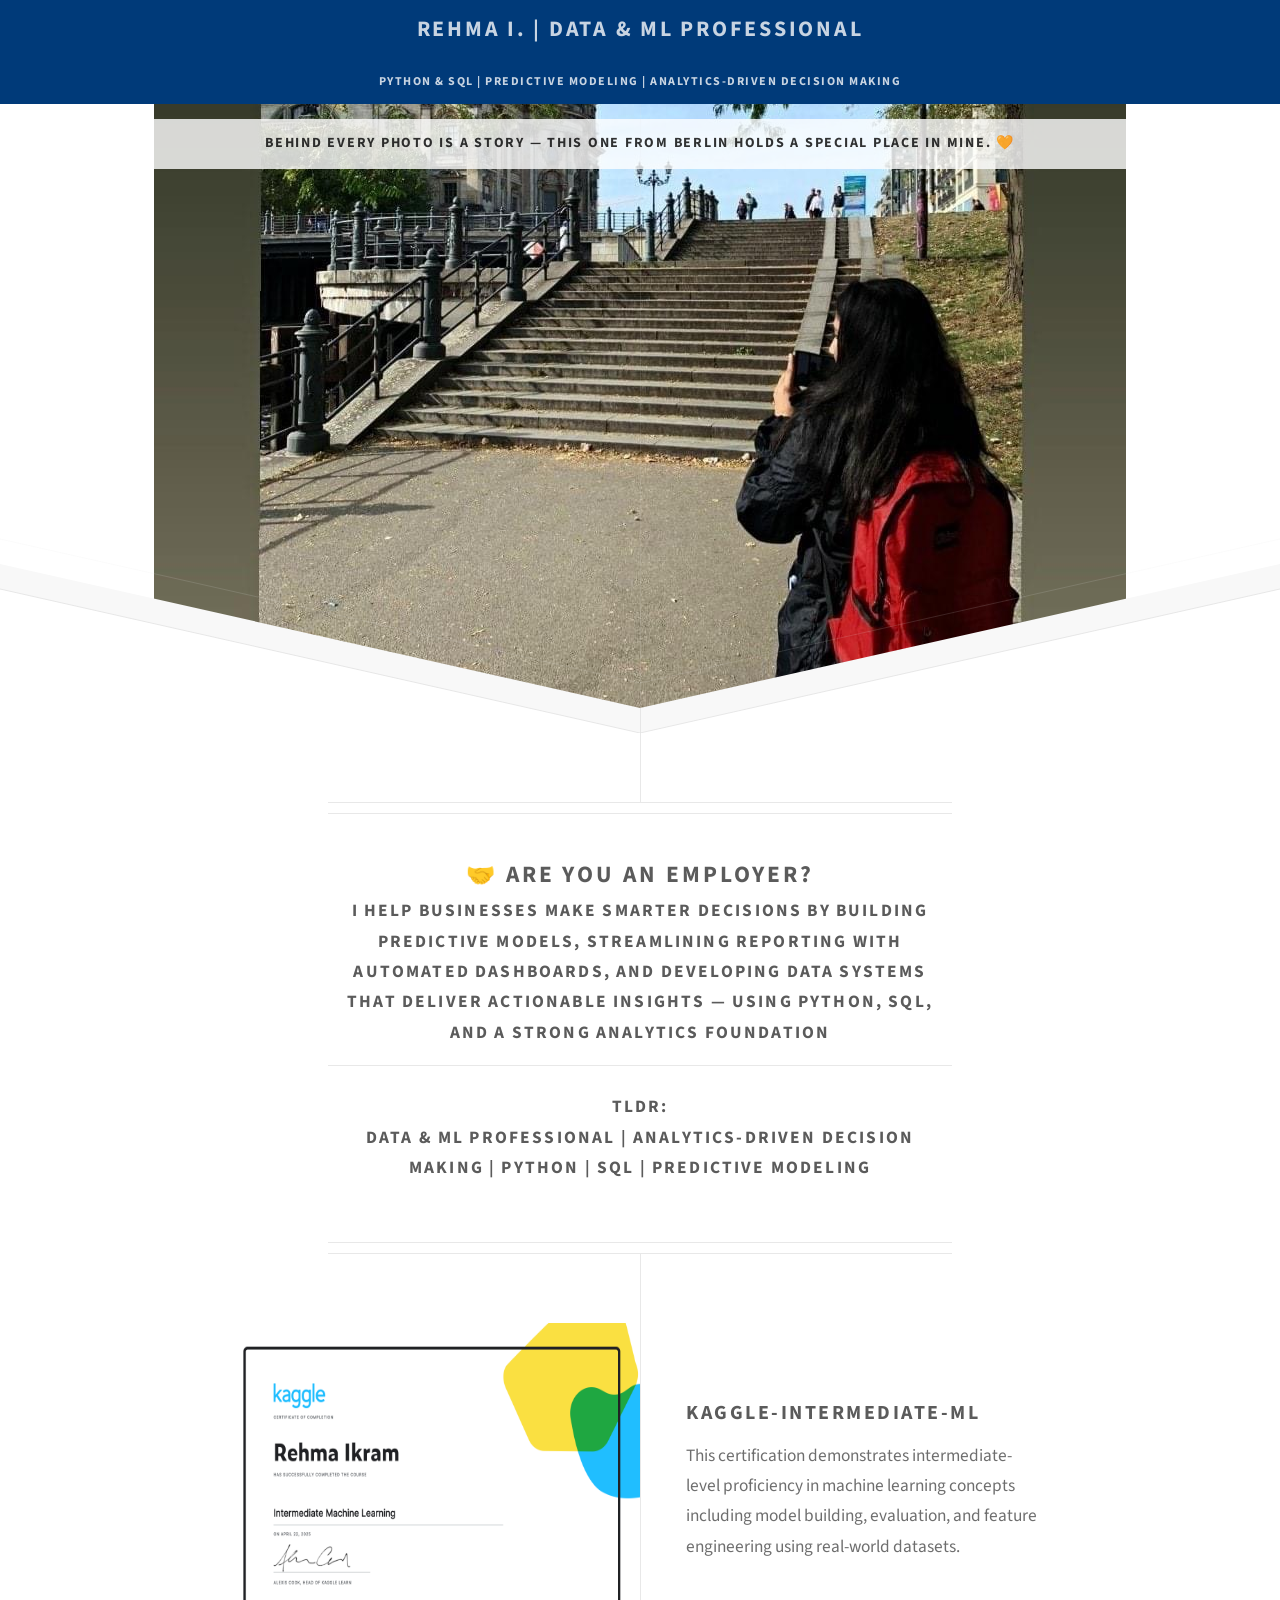
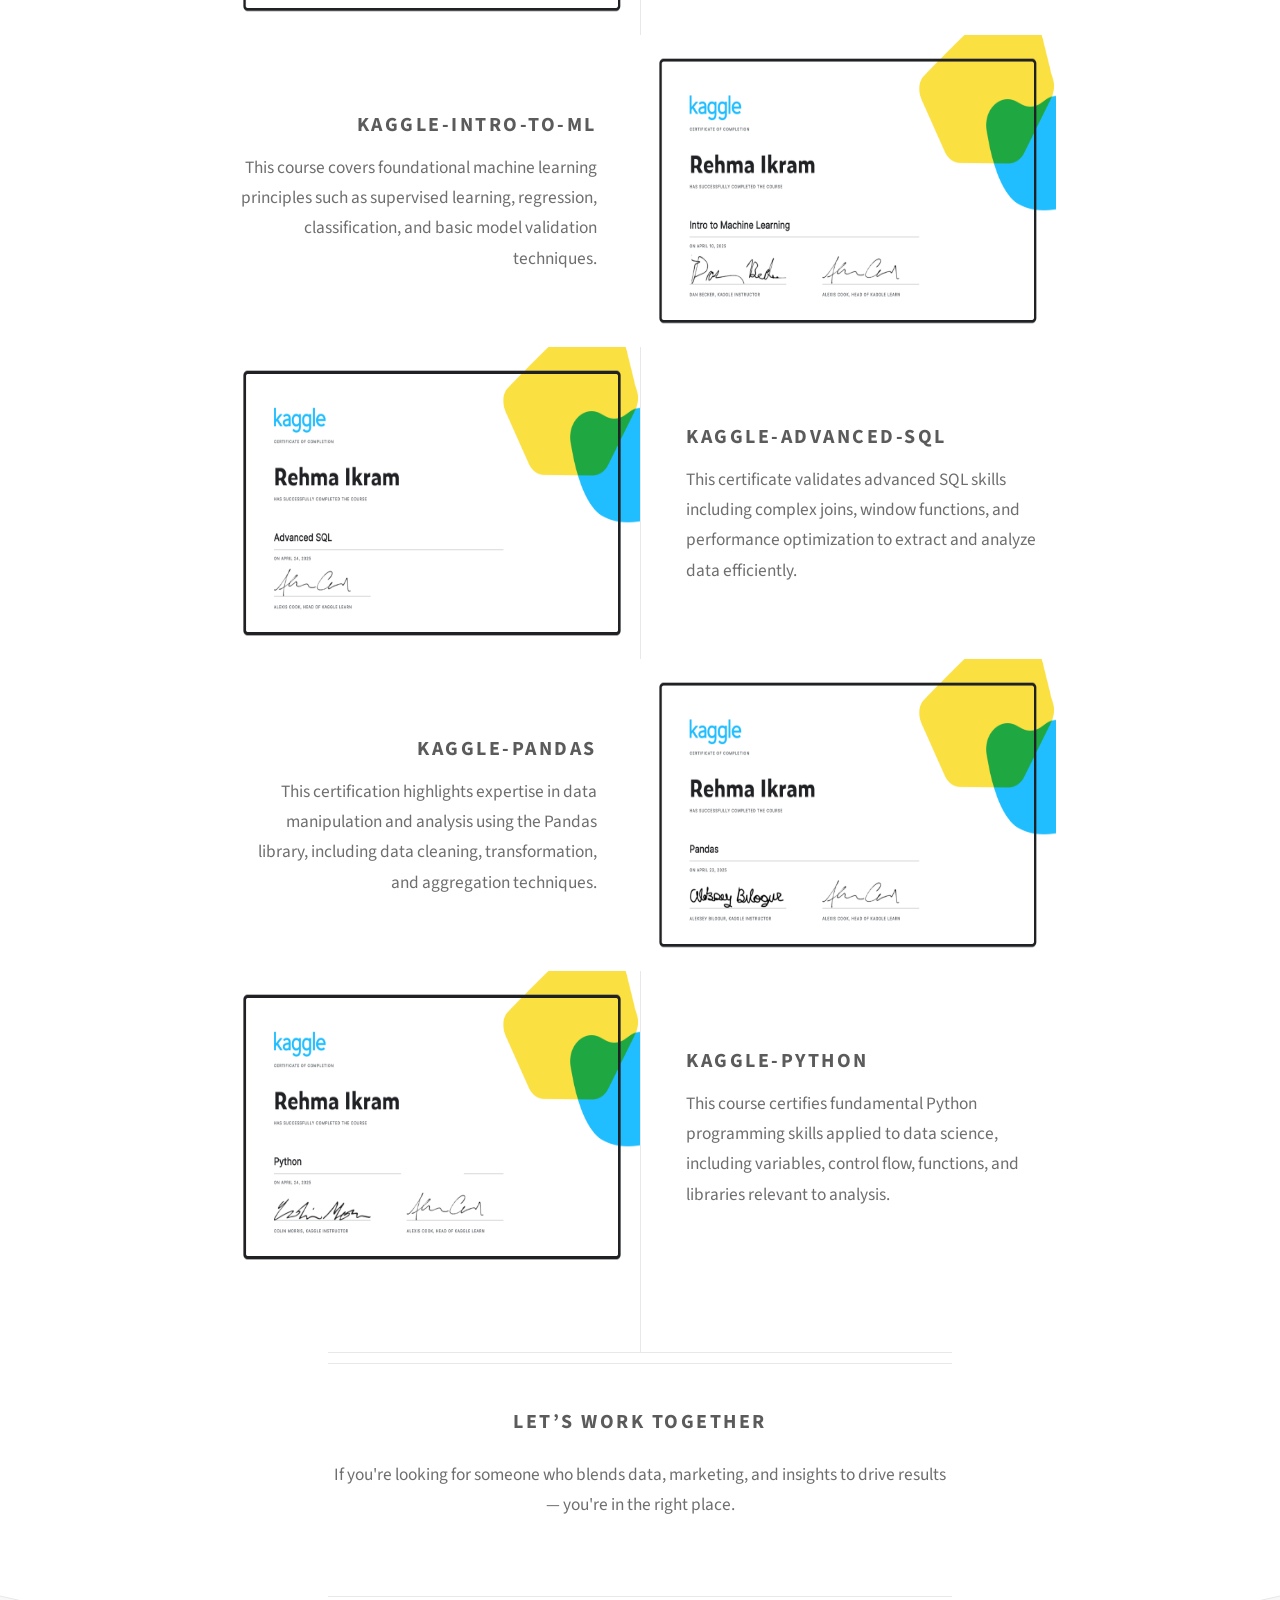
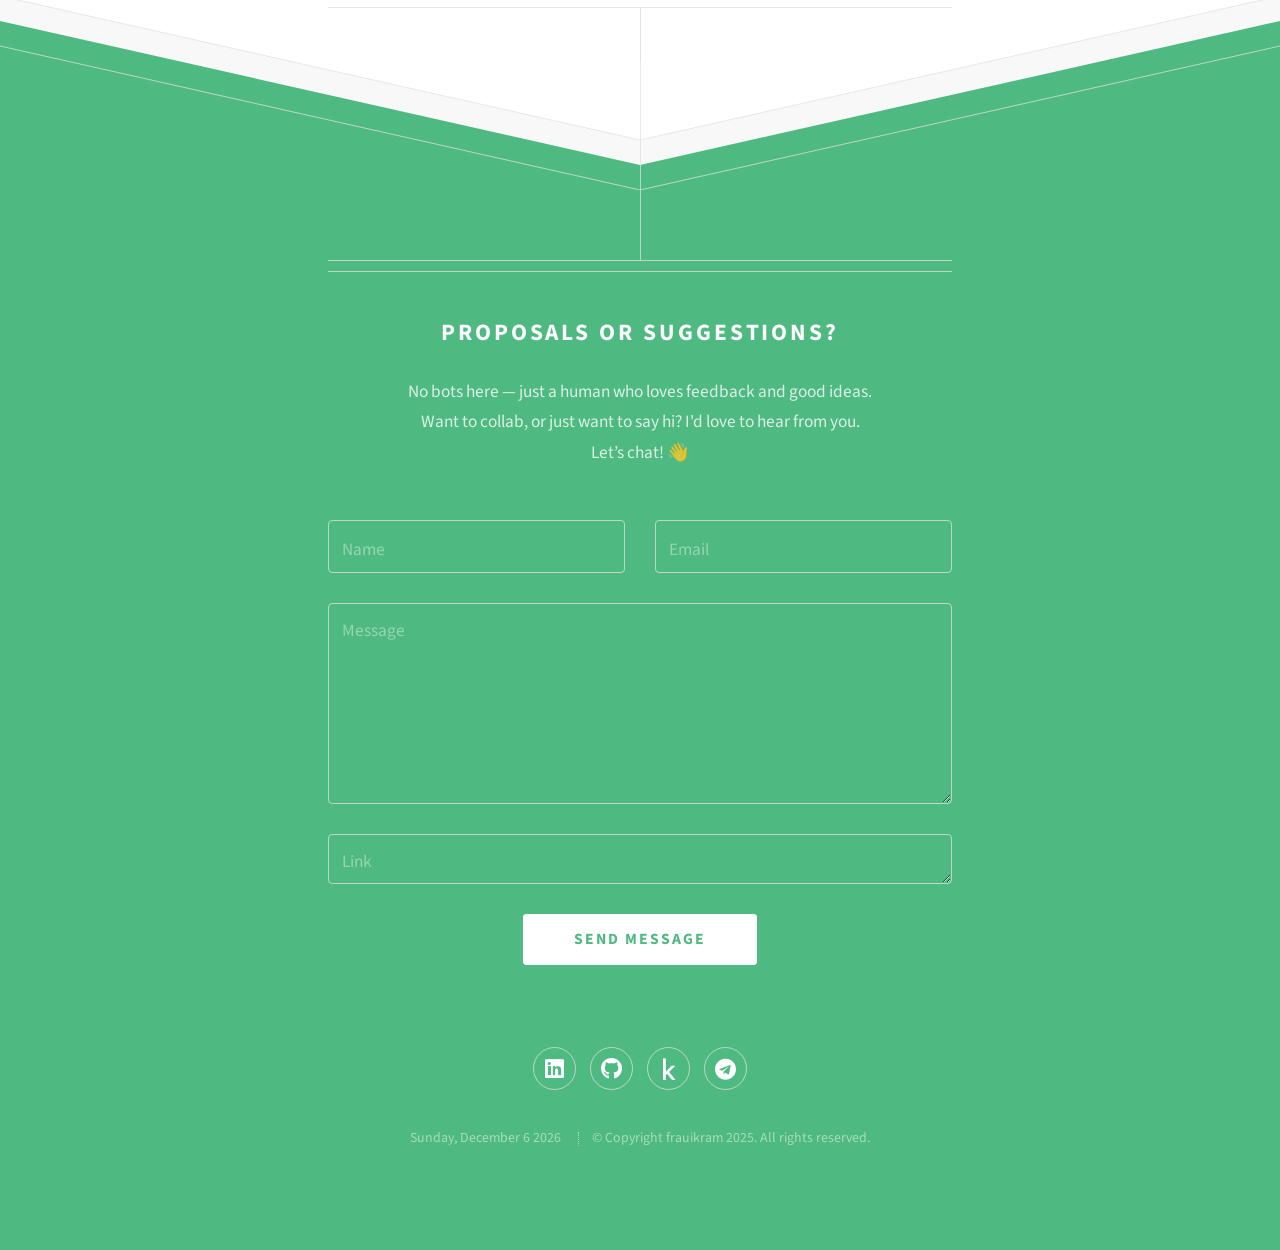
==== commit 831adfc9: "20250516 site:github,io sunshine" ====
--- a/index.html
+++ b/index.html
@@ -14,33 +14,39 @@
 
 		function scrollFunction() {
 			if (document.body.scrollTop > 50 || document.documentElement.scrollTop > 50) {
-				document.getElementById("ident").style.fontSize = "12px";
+				document.getElementById("ident").style.fontSize = "14px";
 				document.getElementById("ident").style.backgroundColor = "#003a79";
 			} else {
-				document.getElementById("ident").style.fontSize = "18px";
+				document.getElementById("ident").style.fontSize = "22px";
 			}
 		}
 	</script>
 	<nav id="ident">
-		<h2 style="z-index: 1000; color:rgba(255, 255, 255, 0.786);">👋 Welcome, glad you're here! ☺️</h2>
-		<h2 style="z-index: 1000; color:rgba(255, 255, 255, 0.786);">I'm Rehma I. — Data & ML Professional		</h2>
+		<!-- <h2 style="z-index: 1000; color:rgba(255, 255, 255, 0.786);">👋 Welcome, glad you're here! ☺️</h2>
+		<h2 style="z-index: 1000; color:rgba(255, 255, 255, 0.786);">I'm Rehma I. — Data & ML Professional		</h2> -->
+		<h1 style="z-index: 1000; color:rgba(255, 255, 255, 0.786);">Rehma I. | Data & ML Professional</h1>
+		<h6 style="z-index: 1000; color:rgba(255, 255, 255, 0.786); padding-left: 5%; padding-right:5%; align-items	: center; font-size: 12px;">
+			Python & SQL | Predictive Modeling | Analytics-Driven Decision Making
+		</h6>
 	</nav>
 	<!-- Header -->
+
 	<div id="header">
-		<hr>
-
-	
+		<h6
+			style="z-index: 1000; color:rgba(0, 0, 0, 0.8); background-color: rgb(255, 255, 255, 0.8); 
+			margin-top: -20px; font-size: 14px; padding:1%; font-weight: bold;">
+			Behind every photo is a story — this one from Berlin holds a special place in mine. 🧡
+	</h6>
+		<!-- <hr> -->
 		<!-- <br><br>
 		<br><br>
 		<hr> -->
 		<!-- 		<h5 style="z-index: 5; color:rgba(0, 0, 0, 0.786); background-color: rgb(255, 255, 255, 0.8);">
 			🌅 I like sunsets, like the one I captured in Berlin. 🧡
 		</h5> -->
-		<h5 style="z-index: 5; color:rgba(0, 0, 0, 0.786); background-color: rgb(255, 255, 255, 0.8); padding-top: 10px;">
-			Behind every photo is a story — this one from Berlin holds a special place in mine. 🧡
-		</h5>
+
 		<br><br><br><br><br><br><br><br>
-		<header class="feature" alt="Banner showing GitHub Frauikram" style="height: 60%; width: 60%;"></header>
+		<header class="feature" alt="Banner showing GitHub Frauikram" style="height: 100%; width: 100%; display: block;"></header>
 	</div>
 	<!-- Main -->
 	<!-- work to do -->
--- a/assets/css/main.css
+++ b/assets/css/main.css
@@ -2090,7 +2090,7 @@
 		background-color: #001c4a; */
 		background-color: #003a79;
 		text-align: center;
-		font-size: 18px;
+		font-size: 22px;
 		text-align: center;
 		/* Centered text */
 		transition: 0.4s;
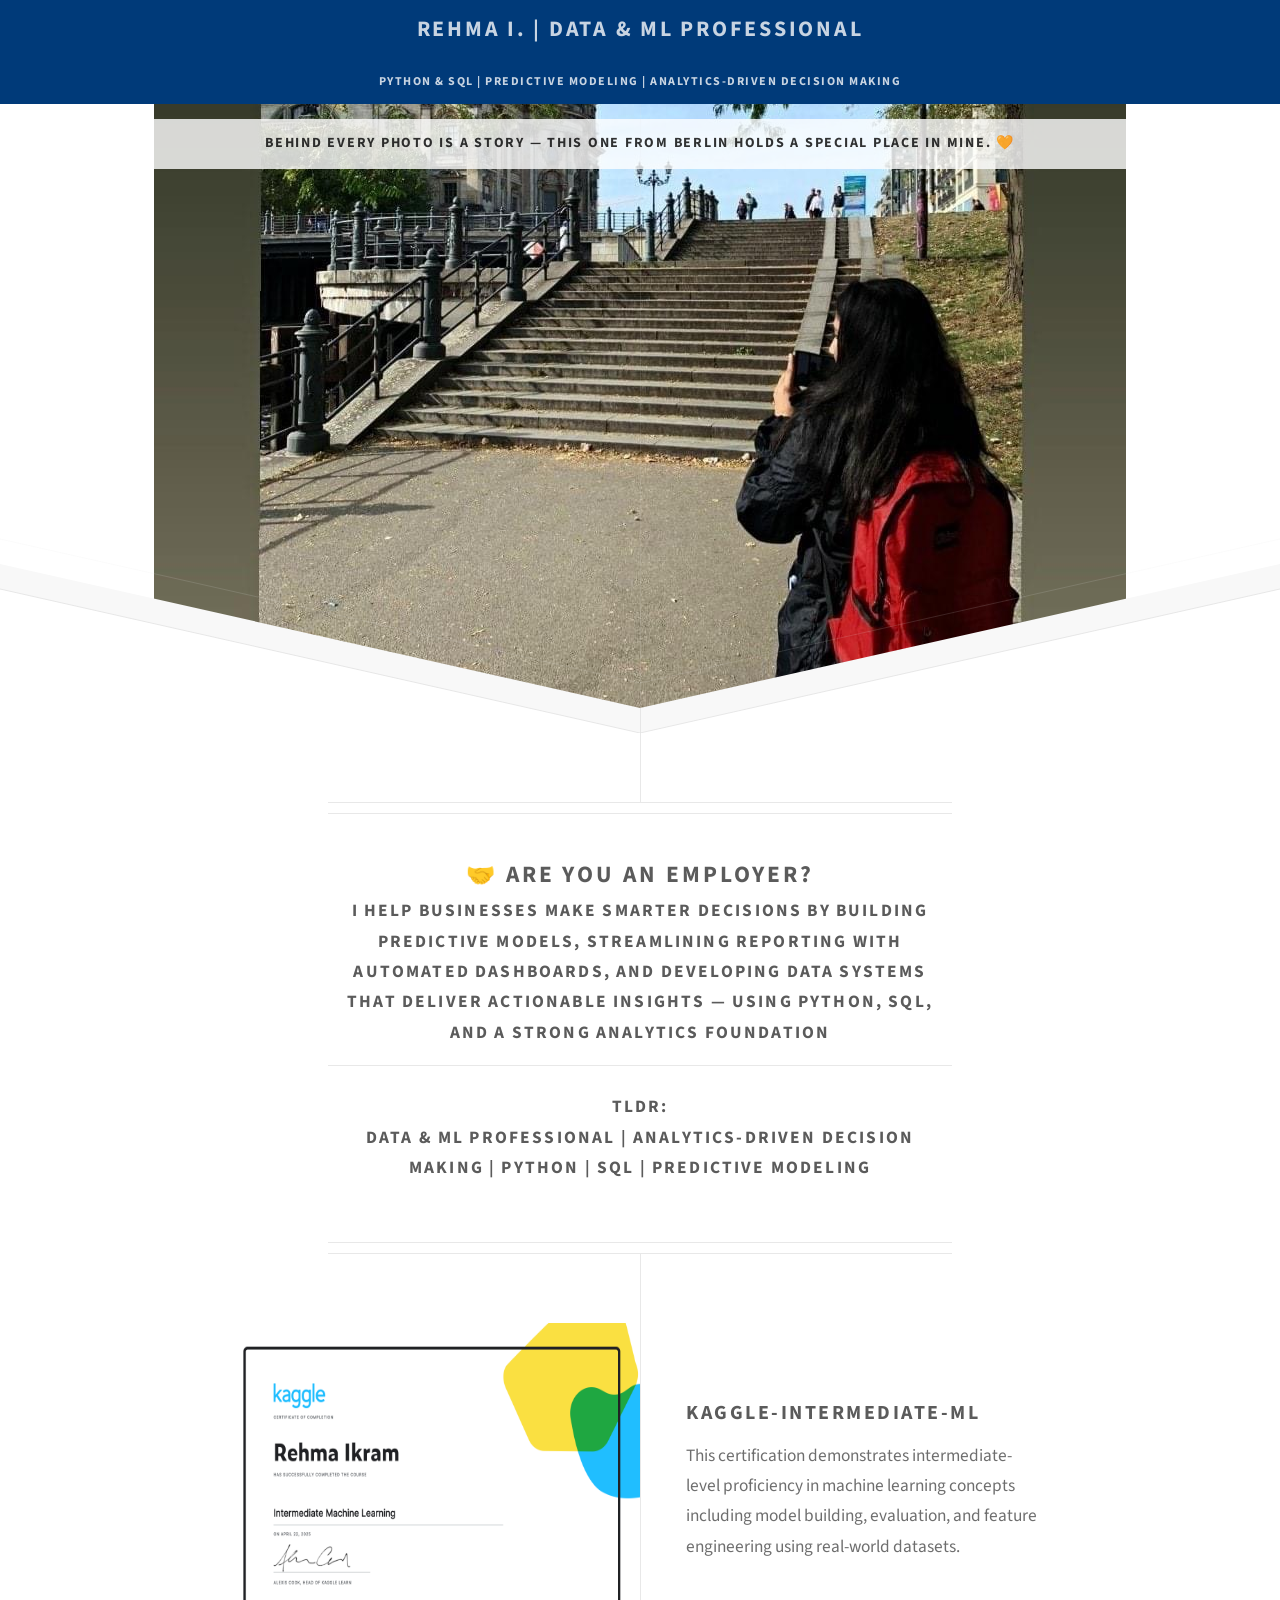
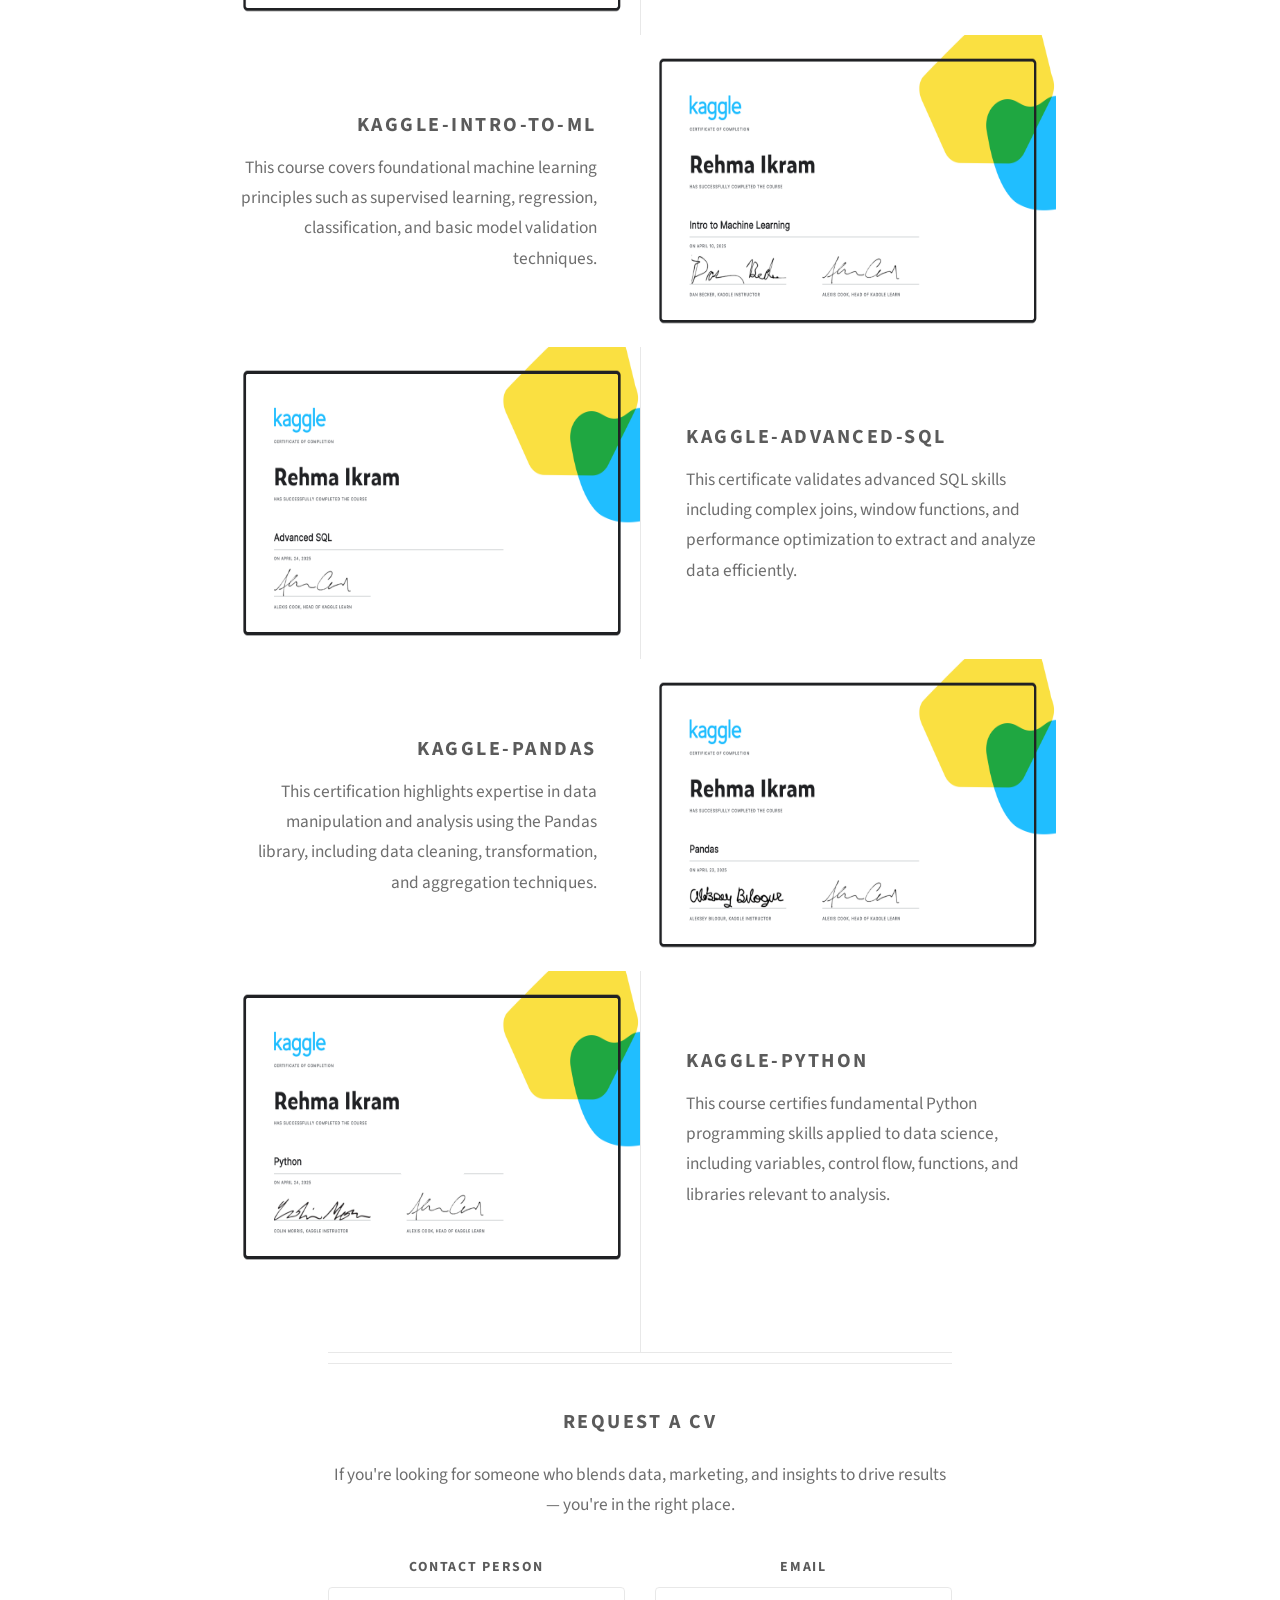
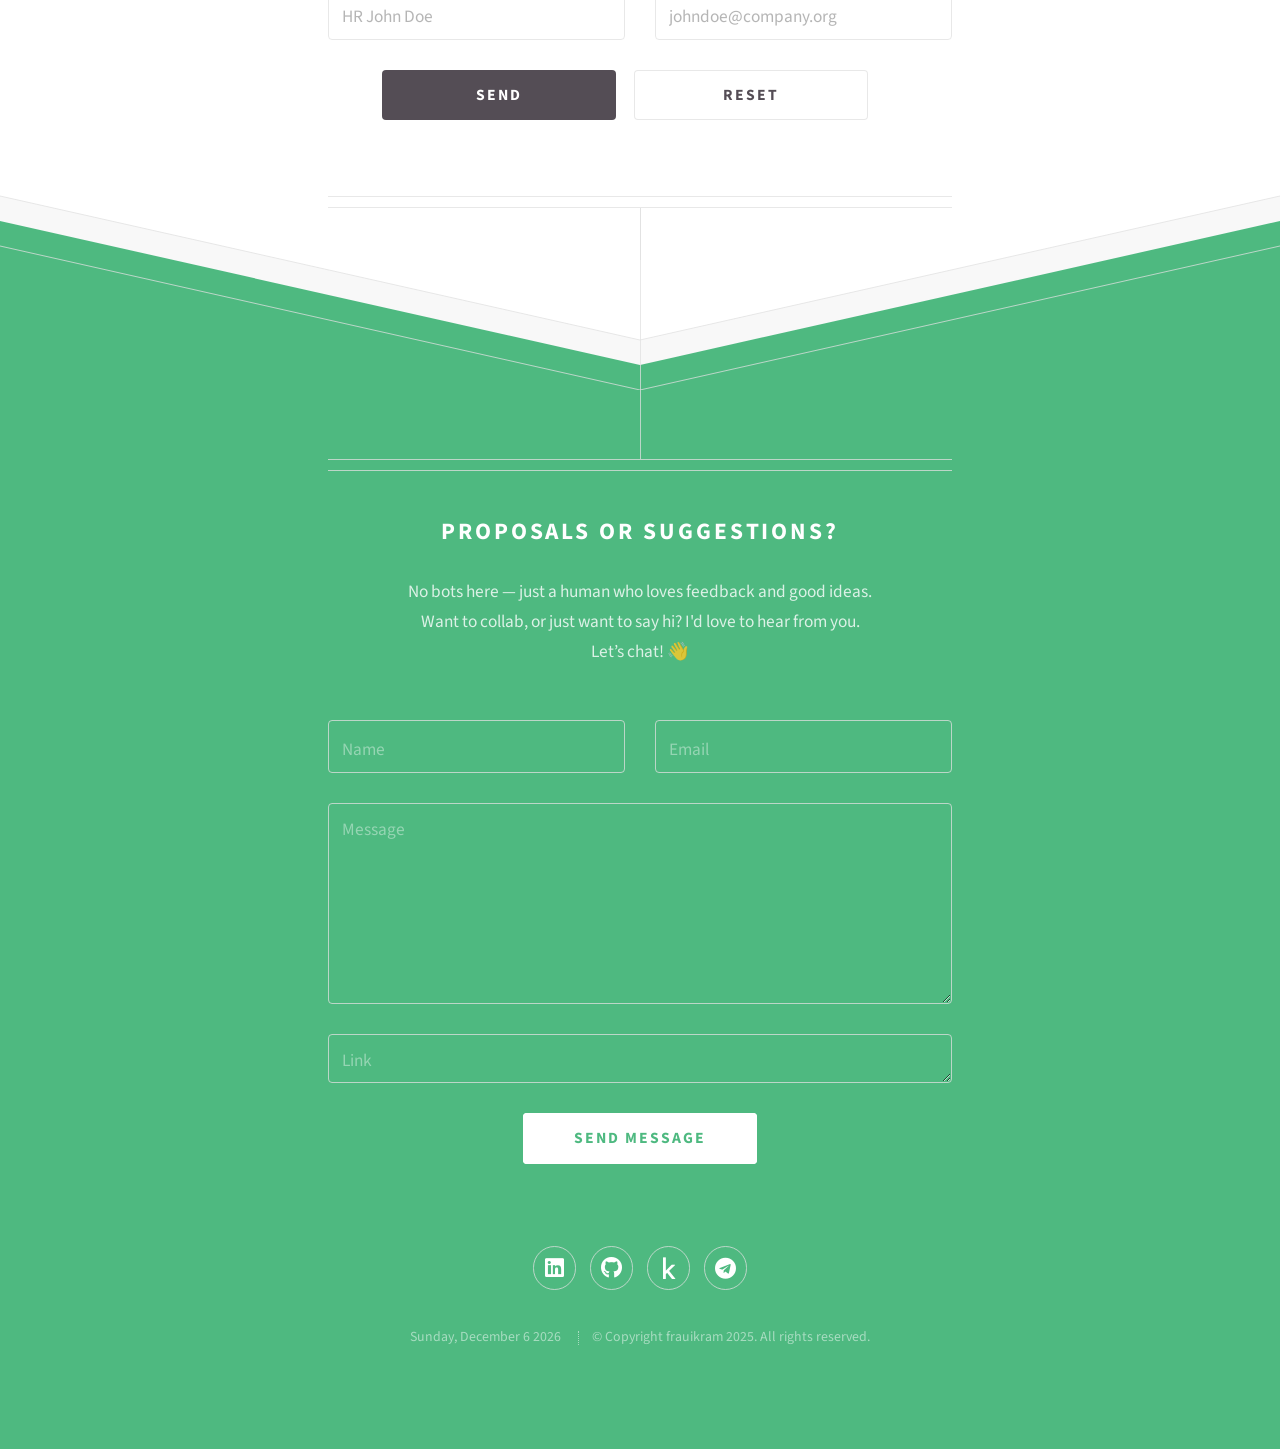
==== commit 5dafe112: "20250516 cv-requests" ====
--- a/index.html
+++ b/index.html
@@ -5,6 +5,11 @@
 	<meta charset="utf-8" />
 	<meta name="viewport" content="width=device-width, initial-scale=1, user-scalable=no" />
 	<link rel="stylesheet" href="assets/css/main.css" />
+
+	<link rel="apple-touch-icon" sizes="180x180" href="assets/favicon_io/apple-touch-icon.png">
+	<link rel="icon" type="image/png" sizes="32x32" href="assets/favicon_io/favicon-32x32.png">
+	<link rel="icon" type="image/png" sizes="16x16" href="assets/favicon_io/favicon-16x16.png">
+	<link rel="manifest" href="assets/favicon_io/site.webmanifest">
 </head>
 
 <body class="is-preload">
@@ -25,18 +30,18 @@
 		<!-- <h2 style="z-index: 1000; color:rgba(255, 255, 255, 0.786);">👋 Welcome, glad you're here! ☺️</h2>
 		<h2 style="z-index: 1000; color:rgba(255, 255, 255, 0.786);">I'm Rehma I. — Data & ML Professional		</h2> -->
 		<h1 style="z-index: 1000; color:rgba(255, 255, 255, 0.786);">Rehma I. | Data & ML Professional</h1>
-		<h6 style="z-index: 1000; color:rgba(255, 255, 255, 0.786); padding-left: 5%; padding-right:5%; align-items	: center; font-size: 12px;">
+		<h6
+			style="z-index: 1000; color:rgba(255, 255, 255, 0.786); padding-left: 5%; padding-right:5%; align-items	: center; font-size: 12px;">
 			Python & SQL | Predictive Modeling | Analytics-Driven Decision Making
 		</h6>
 	</nav>
 	<!-- Header -->
 
 	<div id="header">
-		<h6
-			style="z-index: 1000; color:rgba(0, 0, 0, 0.8); background-color: rgb(255, 255, 255, 0.8); 
+		<h6 style="z-index: 1000; color:rgba(0, 0, 0, 0.8); background-color: rgb(255, 255, 255, 0.8); 
 			margin-top: -20px; font-size: 14px; padding:1%; font-weight: bold;">
 			Behind every photo is a story — this one from Berlin holds a special place in mine. 🧡
-	</h6>
+		</h6>
 		<!-- <hr> -->
 		<!-- <br><br>
 		<br><br>
@@ -46,7 +51,8 @@
 		</h5> -->
 
 		<br><br><br><br><br><br><br><br>
-		<header class="feature" alt="Banner showing GitHub Frauikram" style="height: 100%; width: 100%; display: block;"></header>
+		<header class="feature" alt="Banner showing GitHub Frauikram"
+			style="height: 100%; width: 100%; display: block;"></header>
 	</div>
 	<!-- Main -->
 	<!-- work to do -->
@@ -131,15 +137,76 @@
 
 
 		<footer class="major container medium">
-			<h3>Let’s Work Together</h3>
-			<p style="padding-bottom: -10;">If you're looking for someone who blends data, marketing, and insights to drive results — you're in the
-				right place. 
-			</p>
-
-			<script src="https://platform.linkedin.com/badges/js/profile.js" async defer
-				type="text/javascript"></script>
-			
-		</footer>
+			<!-- requestmycv -->
+			<section>
+				<header>
+					<h3>Request a CV</h3>
+				</header>
+				<p style="padding-bottom: -10;">If you're looking for someone who blends data, marketing, and insights
+					to
+					drive results — you're in the
+					right place.
+				</p>
+				<form id="cv-request-form" method="post" action="#">
+					<div class="row">
+						<div class="col-6 col-12-mobilep">
+							<label for="contact-person">Contact Person</label>
+							<input class="text" type="text" name="name" id="name" value="" placeholder="HR John Doe" />
+						</div>
+						<div class="col-6 col-12-mobilep">
+							<label for="email">Email</label>
+							<input class="text" type="text" name="email" id="email" value=""
+								placeholder="johndoe@company.org" />
+						</div>
+						<ul class="actions special">
+							<li><input type="submit" value="Send" /></li>
+							<li><input type="reset" value="Reset" class="alt" /></li>
+						</ul>
+					</div>
+	</div>
+	</form>
+
+	<div id="cv-response" style="display:none; color: white;">✅ CV request sent!</div>
+
+	<!-- recording cv request and sending mail -->
+	<script>
+		const form = document.getElementById('cv-request-form');
+		const responseDiv = document.getElementById('cv-response');
+
+		form.addEventListener('submit', function (e) {
+			e.preventDefault();
+
+			const formData = new FormData(form);
+
+			fetch("https://script.google.com/macros/s/AKfycbwGp77Wf-sSqktC4NtQWe84vNELo7KLciQHTWWO4S8Zp844xg723drzZfxRd1Cjddg6CQ/exec", {
+				method: "POST",
+				headers: {
+					"Content-Type": "application/json",
+				},
+				body: JSON.stringify({
+					name: formData.get("name"),
+					email: formData.get("email")
+				})
+			})
+				.then(response => response.json())
+				.then(data => {
+					if (data.status === "success") {
+						form.reset();
+						responseDiv.style.display = "block";
+					} else {
+						alert("Error: " + data.message);
+					}
+				})
+				.catch(error => {
+					alert("Something went wrong.");
+					console.error(error);
+				});
+		});
+	</script>
+
+
+	</section>
+	</footer>
 
 	</div>
 
@@ -271,4 +338,4 @@
 
 </body>
 
-</html>
+</html>
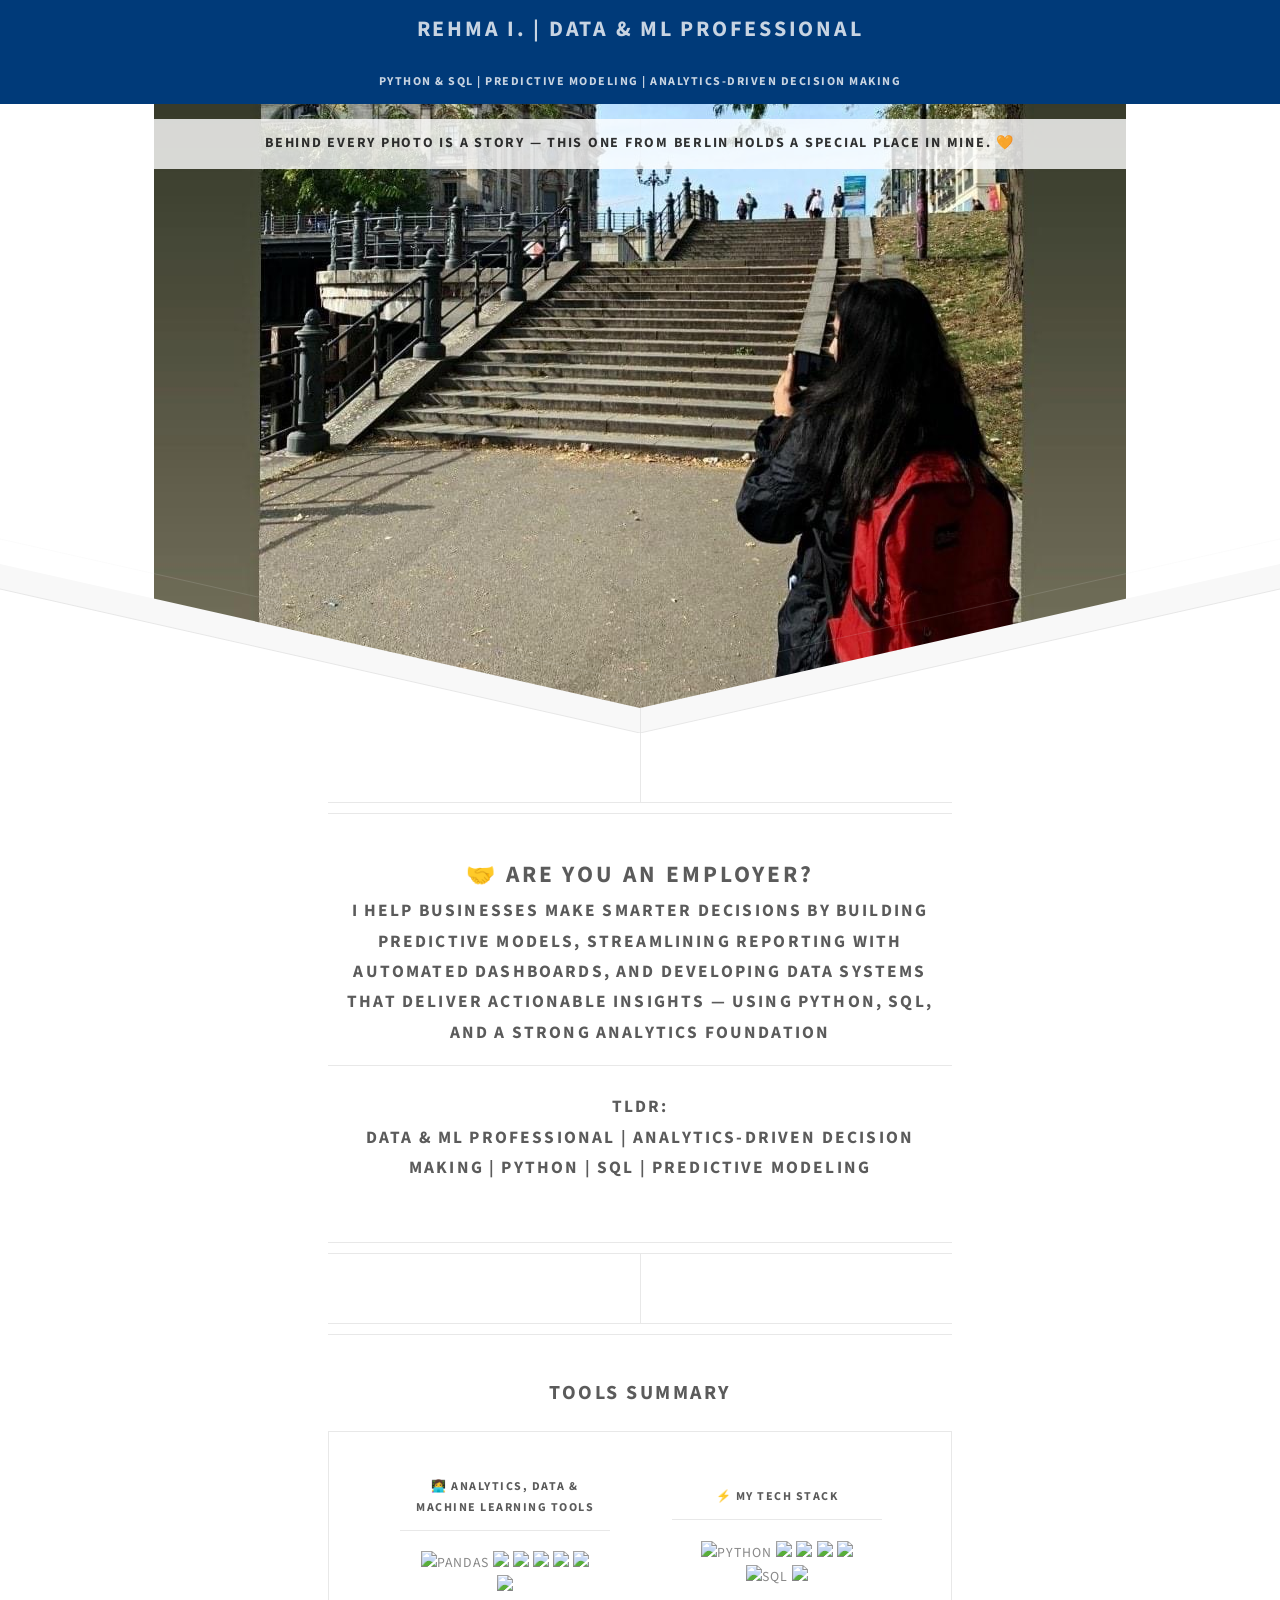
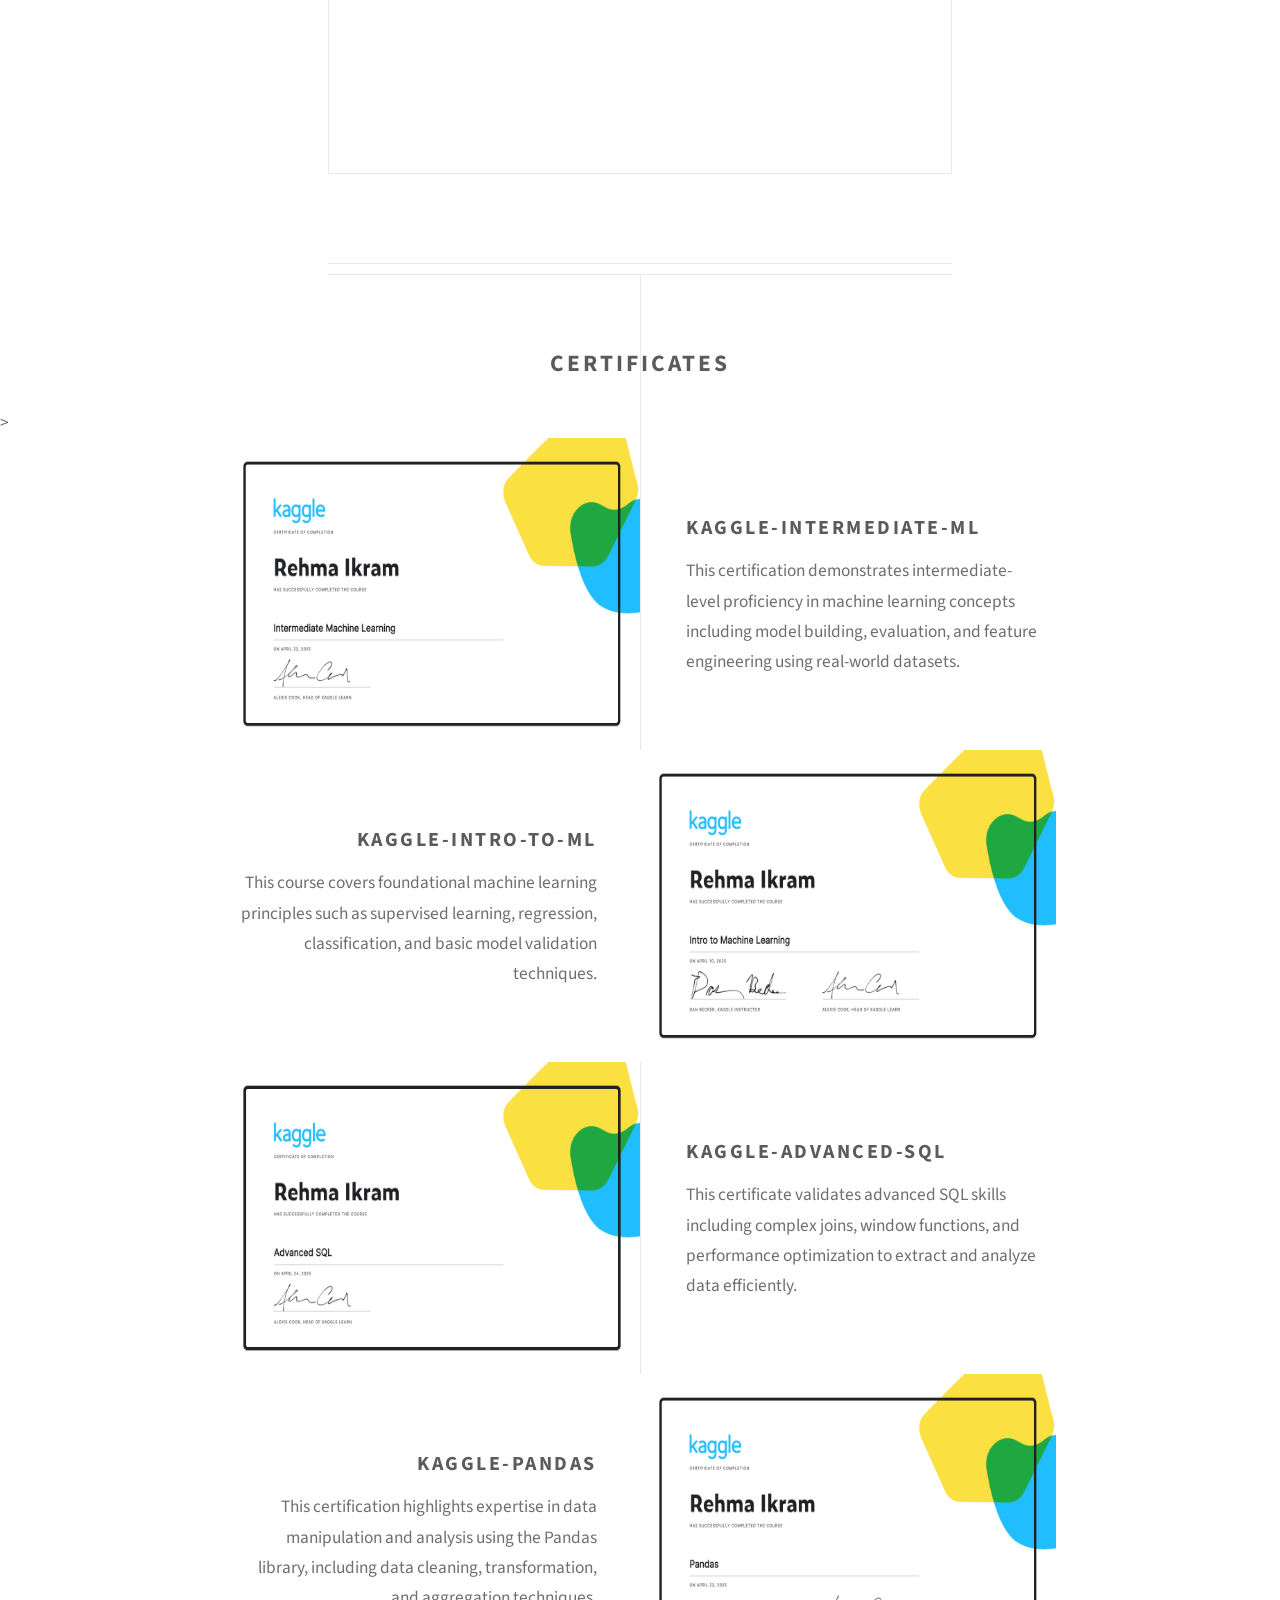
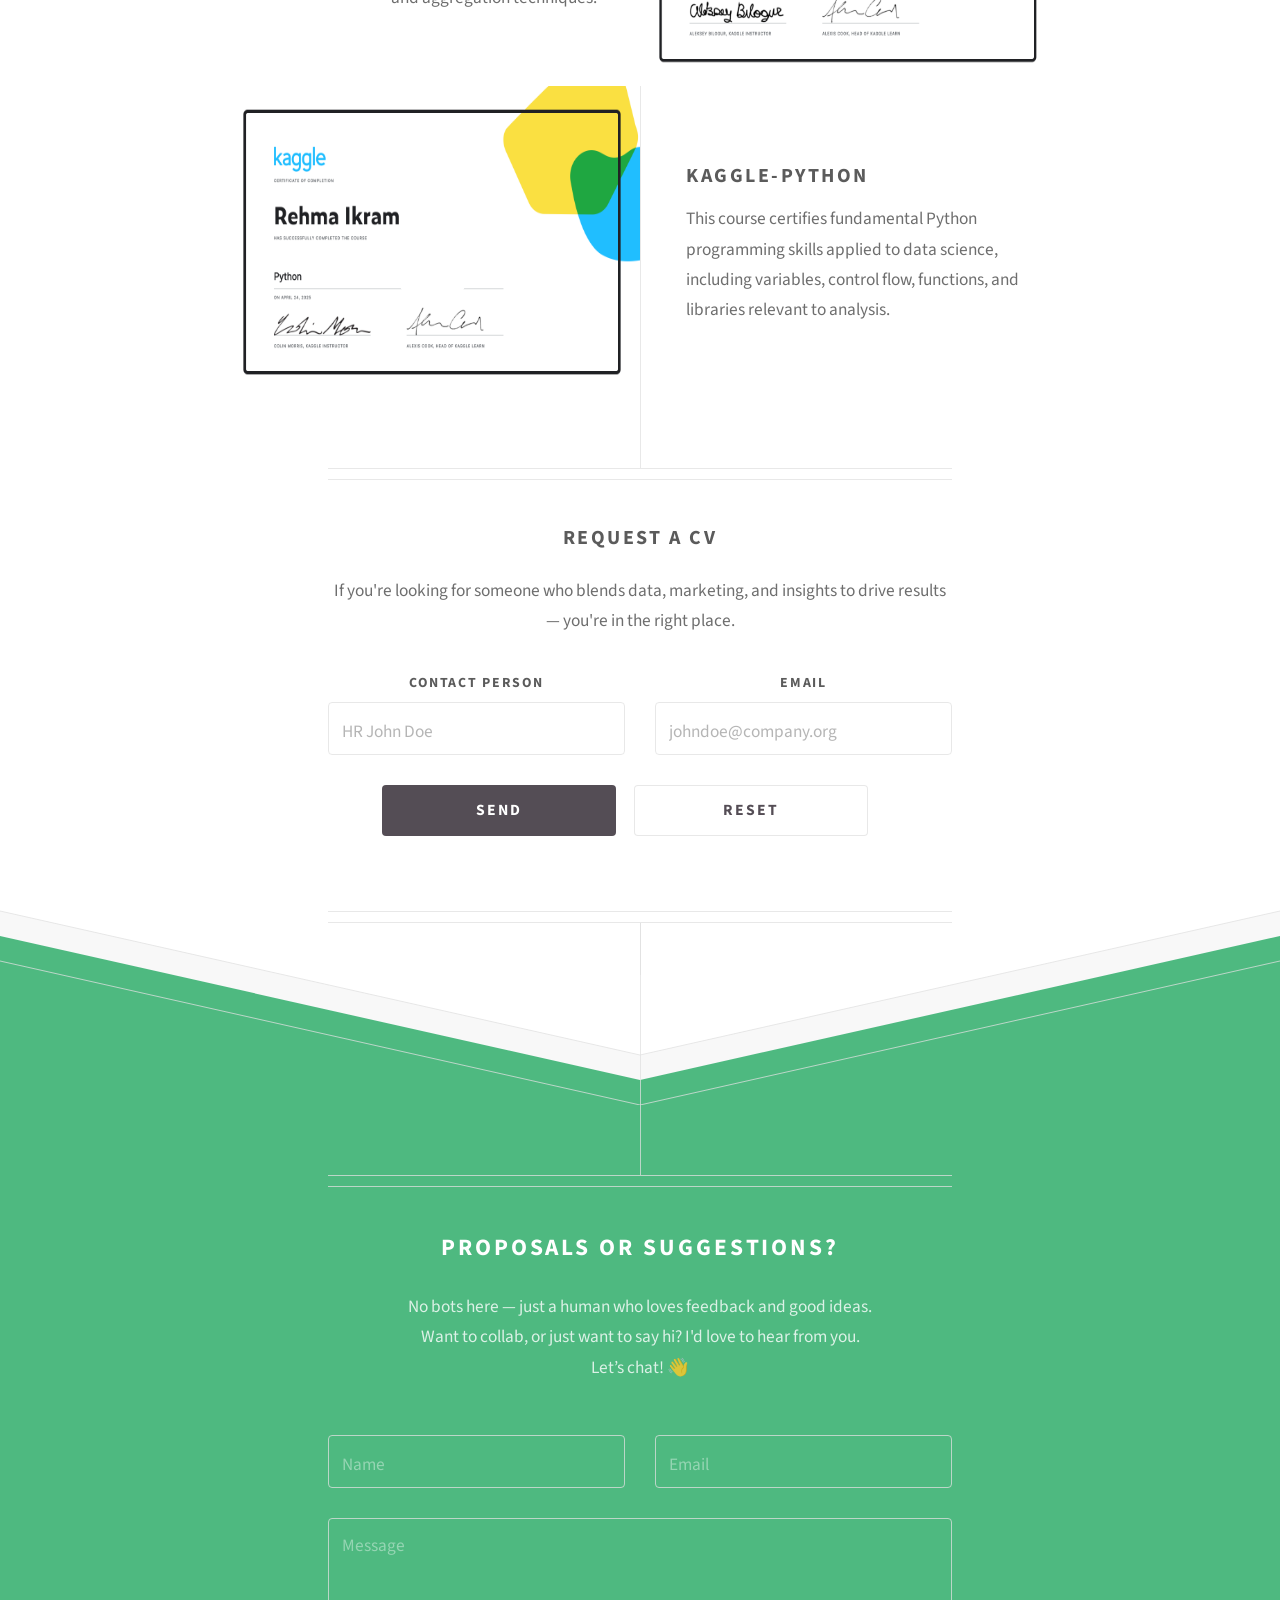
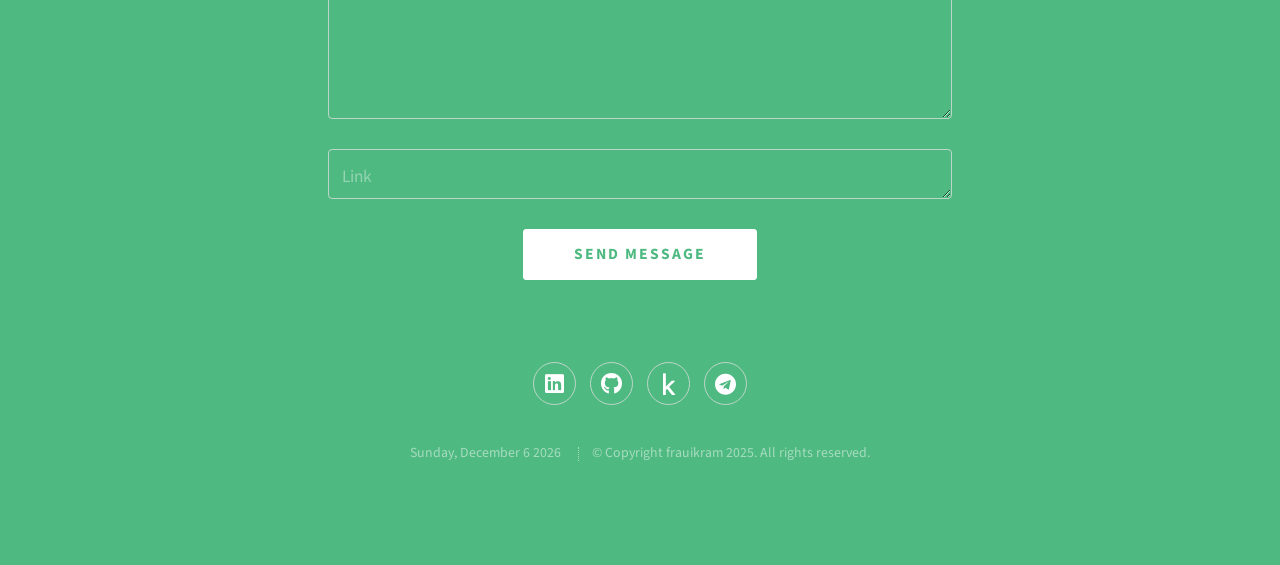
==== commit 78d671e1: "20250517 toolbox" ====
--- a/index.html
+++ b/index.html
@@ -57,18 +57,18 @@
 	<!-- Main -->
 	<!-- work to do -->
 	<div id="main">
-
+		<!-- Employer Pitch -->
 		<header class="major container medium">
 			<section id="about" class="main style2">
 				<div class="content">
 					<h2>🤝 Are you an employer?</h2>
-					<h5>
+					<h6>
 						I help businesses make smarter decisions by building predictive models, streamlining reporting
 						with automated
 						dashboards, and developing data systems that deliver actionable insights — using Python, SQL,
 						and a strong analytics
 						foundation
-					</h5>
+					</h6>
 					<hr>
 					<h4>TLDR: <br>
 						Data & ML Professional | Analytics-Driven Decision Making | Python | SQL | Predictive Modeling
@@ -76,65 +76,116 @@
 				</div>
 			</section>
 		</header>
-
-		<div class="box alt container">
-			<section class="feature left">
-				<a href="#" class="image icon solid !fa-signal">
-					<img src="images/certs/kaggle-intermediate-ml.png" alt="" style="height: 100% ; width: 100% ;">
-				</a>
-				<div class="content">
-					<h3>kaggle-intermediate-ml</h3>
-					<p>This certification demonstrates intermediate-level proficiency in machine learning concepts
-						including
-						model building, evaluation, and feature engineering using real-world datasets.</p>
-				</div>
-			</section>
-			<section class="feature right">
-				<a href="#" class="image icon solid !fa-code">
-					<img src="images/certs/kaggle-intro-to-ml.png" alt="" style="height: 100% ; width: 100% ;">
-				</a>
-				<div class="content">
-					<h3>kaggle-intro-to-ml</h3>
-					<p>This course covers foundational machine learning principles such as supervised learning,
-						regression,
-						classification, and basic model validation techniques.</p>
-				</div>
-			</section>
-			<section class="feature left">
-				<a href="#" class="image icon solid !fa-mobile-alt">
-					<img src="images/certs/kaggle-advanced-sql.png" alt="" style="height: 100% ; width: 100% ;">
-				</a>
-				<div class="content">
-					<h3>kaggle-advanced-sql</h3>
-					<p>This certificate validates advanced SQL skills including complex joins, window functions, and
-						performance
-						optimization to extract and analyze data efficiently.</p>
-				</div>
-			</section>
-			<section class="feature right">
-				<a href="#" class="image icon solid !fa-mobile-alt">
-					<img src="images/certs/kaggle-pandas.png" alt="" style="height: 100% ; width: 100% ;">
-				</a>
-				<div class="content">
-					<h3>kaggle-pandas</h3>
-					<p>This certification highlights expertise in data manipulation and analysis using the Pandas
-						library,
-						including data cleaning, transformation, and aggregation techniques.</p>
-				</div>
-			</section>
-			<section class="feature left">
-				<a href="#" class="image icon solid fa-mobile-alt">
-					<img src="images/certs/kaggle-python.png" alt="" style="height: 100% ; width: 100% ;">
-				</a>
-				<div class="content">
-					<h3>kaggle-python</h3>
-					<p>This course certifies fundamental Python programming skills applied to data science, including
-						variables,
-						control flow, functions, and libraries relevant to analysis.</p>
-				</div>
-			</section>
+		<header class="major container medium">
+			<h3>Tools Summary</h3>
+			<div class="box" style="font-size: 12px; padding-top: 0px; padding-bottom: 20%;">
+				<section class="feature">
+					<!-- ML / Data Tools -->
+					<div class="content" style="font-size: 12px;">
+						<h6>👩‍💻 Analytics, Data & Machine Learning Tools</h6>
+						<p>
+							<img src="https://img.shields.io/badge/pandas-3670A0?style=for-the-badge&logo=pandas&logoColor=ffdd54"
+								alt="Pandas">
+							<img
+								src="https://img.shields.io/badge/numpy-%23013243.svg?style=for-the-badge&logo=numpy&logoColor=white">
+							<img
+								src="https://img.shields.io/badge/scikit--learn-%23F7931E.svg?style=for-the-badge&logo=scikit-learn&logoColor=white">
+							<img
+								src="https://img.shields.io/badge/Matplotlib-%23ffffff.svg?style=for-the-badge&logo=Matplotlib&logoColor=black">
+							<img
+								src="https://img.shields.io/badge/Plotly-%233F4F75.svg?style=for-the-badge&logo=plotly&logoColor=white">
+							<img
+								src="https://img.shields.io/badge/git-%23F05033.svg?style=for-the-badge&logo=git&logoColor=white">
+							<img
+								src="https://img.shields.io/badge/github-%23121011.svg?style=for-the-badge&logo=github&logoColor=white">
+						</p>
+					</div>
+					<!-- Tech Stack -->
+					<div class="content" style="font-size: 12px;">
+						<h6>⚡ My Tech Stack</h6>
+						<p>
+							<img src="https://img.shields.io/badge/python-3670A0?style=for-the-badge&logo=python&logoColor=ffdd54"
+								alt="Python">
+							<img
+								src="https://img.shields.io/badge/Visual%20Studio%20Code-0078d7.svg?style=for-the-badge&logo=visual-studio-code&logoColor=white">
+							<img
+								src="https://img.shields.io/badge/jupyter-%23FA0F00.svg?style=for-the-badge&logo=jupyter&logoColor=white">
+							<img
+								src="https://img.shields.io/badge/Replit-DD1200?style=for-the-badge&logo=Replit&logoColor=white">
+							<img
+								src="https://img.shields.io/badge/Google%20Colab-%23F9A825.svg?style=for-the-badge&logo=googlecolab&logoColor=white">
+							<img src="https://img.shields.io/badge/SQL-CC2927?style=for-the-badge&logo=sql&logoColor=white"
+								alt="SQL">
+							<img
+								src="https://img.shields.io/badge/GoogleCloud-%234285F4.svg?style=for-the-badge&logo=google-cloud&logoColor=white">
+						</p>
+					</div>
+				</section>
+			</div>
+		</header>
+
+		<div>
+			<h2>Certificates</h2>>
+
+			<div class="box alt container">
+				<section class="feature left">
+					<a href="#" class="image icon solid !fa-signal">
+						<img src="images/certs/kaggle-intermediate-ml.png" alt="" style="height: 100% ; width: 100% ;">
+					</a>
+					<div class="content">
+						<h3>kaggle-intermediate-ml</h3>
+						<p>This certification demonstrates intermediate-level proficiency in machine learning concepts
+							including
+							model building, evaluation, and feature engineering using real-world datasets.</p>
+					</div>
+				</section>
+				<section class="feature right">
+					<a href="#" class="image icon solid !fa-code">
+						<img src="images/certs/kaggle-intro-to-ml.png" alt="" style="height: 100% ; width: 100% ;">
+					</a>
+					<div class="content">
+						<h3>kaggle-intro-to-ml</h3>
+						<p>This course covers foundational machine learning principles such as supervised learning,
+							regression,
+							classification, and basic model validation techniques.</p>
+					</div>
+				</section>
+				<section class="feature left">
+					<a href="#" class="image icon solid !fa-mobile-alt">
+						<img src="images/certs/kaggle-advanced-sql.png" alt="" style="height: 100% ; width: 100% ;">
+					</a>
+					<div class="content">
+						<h3>kaggle-advanced-sql</h3>
+						<p>This certificate validates advanced SQL skills including complex joins, window functions, and
+							performance
+							optimization to extract and analyze data efficiently.</p>
+					</div>
+				</section>
+				<section class="feature right">
+					<a href="#" class="image icon solid !fa-mobile-alt">
+						<img src="images/certs/kaggle-pandas.png" alt="" style="height: 100% ; width: 100% ;">
+					</a>
+					<div class="content">
+						<h3>kaggle-pandas</h3>
+						<p>This certification highlights expertise in data manipulation and analysis using the Pandas
+							library,
+							including data cleaning, transformation, and aggregation techniques.</p>
+					</div>
+				</section>
+				<section class="feature left">
+					<a href="#" class="image icon solid fa-mobile-alt">
+						<img src="images/certs/kaggle-python.png" alt="" style="height: 100% ; width: 100% ;">
+					</a>
+					<div class="content">
+						<h3>kaggle-python</h3>
+						<p>This course certifies fundamental Python programming skills applied to data science,
+							including
+							variables,
+							control flow, functions, and libraries relevant to analysis.</p>
+					</div>
+				</section>
+			</div>
 		</div>
-
 
 		<footer class="major container medium">
 			<!-- requestmycv -->
@@ -142,7 +193,8 @@
 				<header>
 					<h3>Request a CV</h3>
 				</header>
-				<p style="padding-bottom: -10;">If you're looking for someone who blends data, marketing, and insights
+				<p style="padding-bottom: -10;">If you're looking for someone who blends data, marketing, and
+					insights
 					to
 					drive results — you're in the
 					right place.
@@ -163,10 +215,130 @@
 							<li><input type="reset" value="Reset" class="alt" /></li>
 						</ul>
 					</div>
+				</form>
+			</section>
+			<div id="cv-response" style="display:none; color: white;">✅ CV request sent!</div>
+		</footer>
 	</div>
-	</form>
-
-	<div id="cv-response" style="display:none; color: white;">✅ CV request sent!</div>
+
+	<!-- Footer -->
+	<div id="footer">
+		<div class="container medium">
+
+			<header class="major last">
+				<h2>Proposals or Suggestions?</h2>
+			</header>
+			<p>No bots here — just a human who loves feedback and good ideas.
+				<br>
+				Want to collab, or just want to say hi? I'd love to hear from you.
+				<br>
+				Let’s chat! 👋
+			</p>
+
+			<form id="contact-form" method="post" action="https://formspree.io/f/xgvkdobv">
+				<div class="row">
+					<div class="col-6 col-12-mobilep">
+						<input type="text" name="name" placeholder="Name">
+					</div>
+					<div class="col-6 col-12-mobilep">
+						<input type="email" name="email" placeholder="Email">
+					</div>
+					<div class="col-12">
+						<textarea name="message" placeholder="Message" rows="6"></textarea>
+					</div>
+					<div class="col-12">
+						<textarea name="link" placeholder="Link" rows="1"></textarea>
+					</div>
+					<div class="col-12">
+						<ul class="actions special">
+							<li><input type="submit" value="Send Message"></li>
+						</ul>
+					</div>
+				</div>
+			</form>
+			<!-- This div will show the success message -->
+			<!-- Success Message -->
+			<div id="form-response" style="display: none; color: rgba(255, 255, 255, 0.8); margin-top: 20px;">
+				✅ Thank you! Your message has been received.
+			</div>
+			<br />
+
+
+			<ul class="icons">
+				<li><a href="https://linkedin.com/in/rehmaikram" class="icon brands fa-linkedin"><span
+							class="label">LinkedIn</span></a></li>
+				<li><a href="https://github.com/frauikram" class="icon brands fa-github"><span
+							class="label">Github</span></a></li>
+				<li><a href="https://www.kaggle.com/rikram" class="icon brands fa-kaggle"><span
+							class="label">Telegram</span></a></li>
+				<li><a href="https://t.me/msikrambot" class="icon brands fa-telegram"><span
+							class="label">Telegram</span></a></li>
+
+			</ul>
+
+			<ul class="copyright">
+				<li class="!discarded" id="current-date"></li>
+				<li class="!discarded">© Copyright frauikram 2025. All rights reserved.</li>
+			</ul>
+
+		</div>
+	</div>
+
+	<script>
+		const dateElement = document.getElementById("current-date");
+		const today = new Date();
+
+		const weekdays = ["Sunday", "Monday", "Tuesday", "Wednesday", "Thursday", "Friday", "Saturday"];
+		const months = [
+			"January", "February", "March", "April", "May", "June",
+			"July", "August", "September", "October", "November", "December"
+		];
+
+		const weekday = weekdays[today.getDay()];
+		const month = months[today.getMonth()];
+		const day = today.getDate();
+		const year = today.getFullYear();
+
+		dateElement.textContent = `${weekday}, ${month} ${day} ${year}`;
+
+		// today.toLocaleDateString("en-US", options);
+	</script>
+
+	<script>
+		document.getElementById("contact-form").addEventListener("submit", function (e) {
+			e.preventDefault();
+
+			const form = e.target;
+			const formData = new FormData(form);
+			const data = Object.fromEntries(formData.entries());
+
+			// Send to Google Apps Script
+			fetch("https://script.google.com/macros/s/AKfycbwnRgsJcO-yyQqFJMk6cDkHYcXFdpeifkQfUm0QPftztrlSqW1AO0RE7M0eehx92eiJDg/exec", {
+				method: "POST",
+				body: JSON.stringify(data),
+				headers: {
+					"Content-Type": "application/json"
+				}
+			});
+
+			// Send to Formspree (for email)
+			fetch("https://formspree.io/f/xgvkdobv", {
+				method: "POST",
+				body: formData,
+				headers: {
+					"Accept": "application/json"
+				}
+			})
+				.then(response => {
+					if (response.ok) {
+						document.getElementById("form-response").style.display = "block";
+						form.reset();
+					} else {
+						alert("Error submitting form. Please try again.");
+					}
+				});
+		});
+	</script>
 
 	<!-- recording cv request and sending mail -->
 	<script>
@@ -204,132 +376,6 @@
 		});
 	</script>
 
-
-	</section>
-	</footer>
-
-	</div>
-
-	<!-- Footer -->
-	<div id="footer">
-		<div class="container medium">
-
-			<header class="major last">
-				<h2>Proposals or Suggestions?</h2>
-			</header>
-			<p>No bots here — just a human who loves feedback and good ideas.
-				<br>
-				Want to collab, or just want to say hi? I'd love to hear from you.
-				<br>
-				Let’s chat! 👋
-			</p>
-
-			<form id="contact-form" method="post" action="https://formspree.io/f/xgvkdobv">
-				<div class="row">
-					<div class="col-6 col-12-mobilep">
-						<input type="text" name="name" placeholder="Name">
-					</div>
-					<div class="col-6 col-12-mobilep">
-						<input type="email" name="email" placeholder="Email">
-					</div>
-					<div class="col-12">
-						<textarea name="message" placeholder="Message" rows="6"></textarea>
-					</div>
-					<div class="col-12">
-						<textarea name="link" placeholder="Link" rows="1"></textarea>
-					</div>
-					<div class="col-12">
-						<ul class="actions special">
-							<li><input type="submit" value="Send Message"></li>
-						</ul>
-					</div>
-				</div>
-			</form>
-			<!-- This div will show the success message -->
-			<!-- Success Message -->
-			<div id="form-response" style="display: none; color: rgba(255, 255, 255, 0.8); margin-top: 20px;">
-				✅ Thank you! Your message has been received.
-			</div>
-			<br />
-
-
-			<ul class="icons">
-				<li><a href="https://linkedin.com/in/rehmaikram" class="icon brands fa-linkedin"><span
-							class="label">LinkedIn</span></a></li>
-				<li><a href="https://github.com/frauikram" class="icon brands fa-github"><span
-							class="label">Github</span></a></li>
-				<li><a href="https://www.kaggle.com/rikram" class="icon brands fa-kaggle"><span
-							class="label">Telegram</span></a></li>
-				<li><a href="https://t.me/msikrambot" class="icon brands fa-telegram"><span
-							class="label">Telegram</span></a></li>
-
-			</ul>
-
-			<ul class="copyright">
-				<li class="!discarded" id="current-date"></li>
-				<li class="!discarded">© Copyright frauikram 2025. All rights reserved.</li>
-			</ul>
-
-		</div>
-	</div>
-
-	<script>
-		const dateElement = document.getElementById("current-date");
-		const today = new Date();
-
-		const weekdays = ["Sunday", "Monday", "Tuesday", "Wednesday", "Thursday", "Friday", "Saturday"];
-		const months = [
-			"January", "February", "March", "April", "May", "June",
-			"July", "August", "September", "October", "November", "December"
-		];
-
-		const weekday = weekdays[today.getDay()];
-		const month = months[today.getMonth()];
-		const day = today.getDate();
-		const year = today.getFullYear();
-
-		dateElement.textContent = `${weekday}, ${month} ${day} ${year}`;
-
-		// today.toLocaleDateString("en-US", options);
-	</script>
-
-	<script>
-		document.getElementById("contact-form").addEventListener("submit", function (e) {
-			e.preventDefault();
-
-			const form = e.target;
-			const formData = new FormData(form);
-			const data = Object.fromEntries(formData.entries());
-
-			// Send to Google Apps Script
-			fetch("https://script.google.com/macros/s/AKfycbwnRgsJcO-yyQqFJMk6cDkHYcXFdpeifkQfUm0QPftztrlSqW1AO0RE7M0eehx92eiJDg/exec", {
-				method: "POST",
-				body: JSON.stringify(data),
-				headers: {
-					"Content-Type": "application/json"
-				}
-			});
-
-			// Send to Formspree (for email)
-			fetch("https://formspree.io/f/xgvkdobv", {
-				method: "POST",
-				body: formData,
-				headers: {
-					"Accept": "application/json"
-				}
-			})
-				.then(response => {
-					if (response.ok) {
-						document.getElementById("form-response").style.display = "block";
-						form.reset();
-					} else {
-						alert("Error submitting form. Please try again.");
-					}
-				});
-		});
-	</script>
-
-
 	<script src="assets/js/jquery.min.js"></script>
 	<script src="assets/js/browser.min.js"></script>
 	<script src="assets/js/breakpoints.min.js"></script>
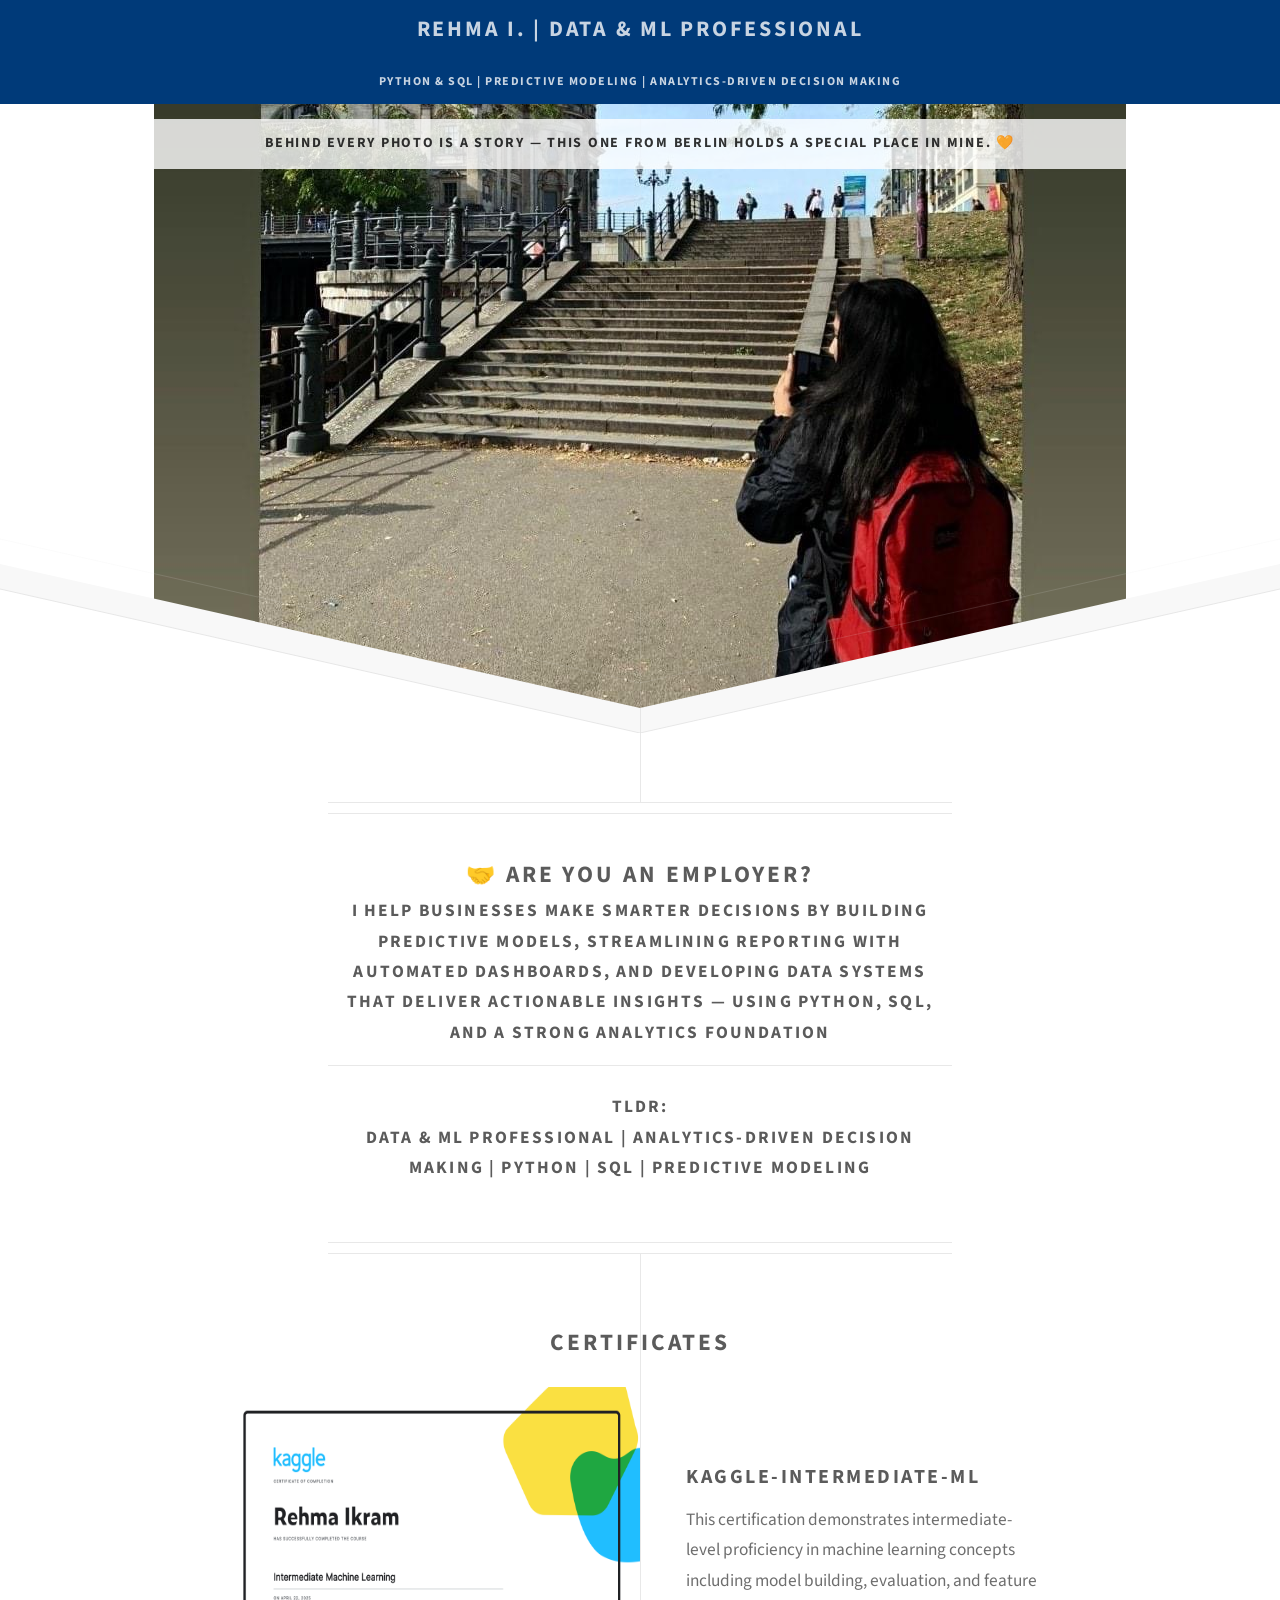
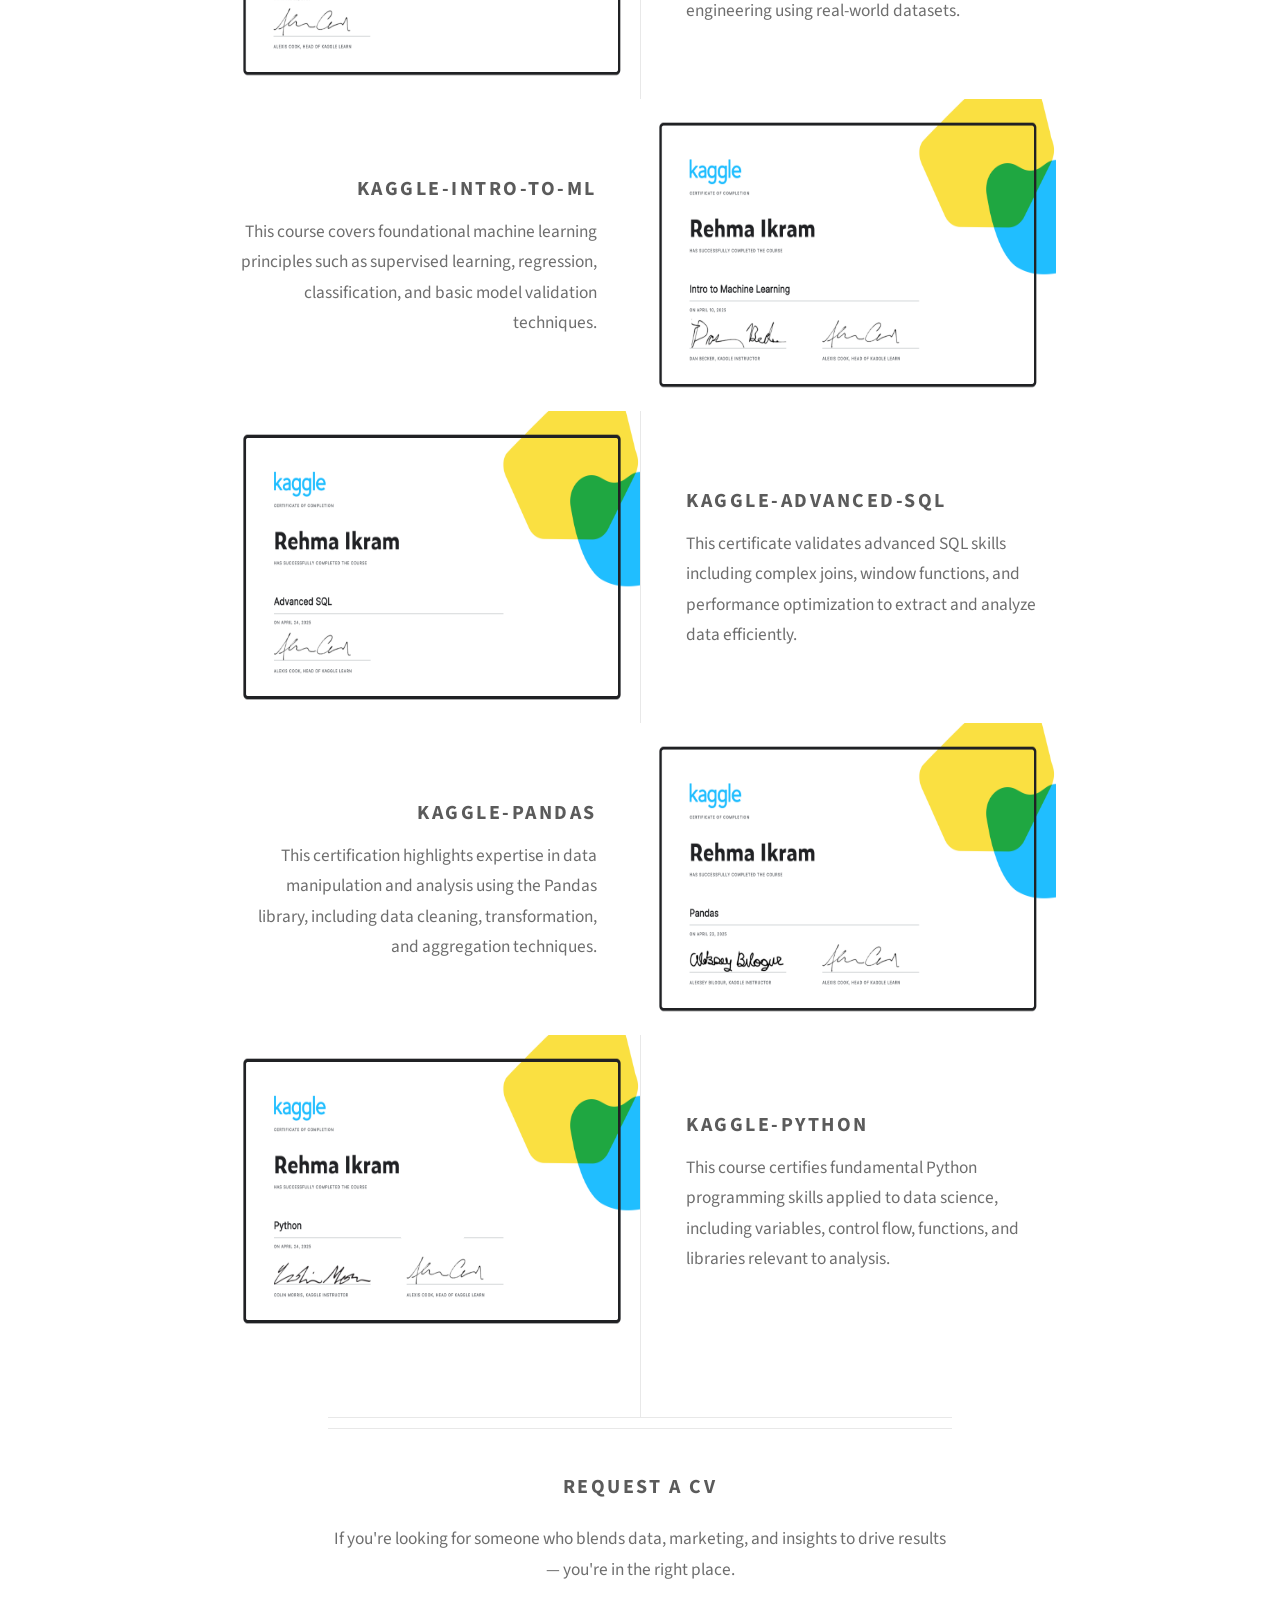
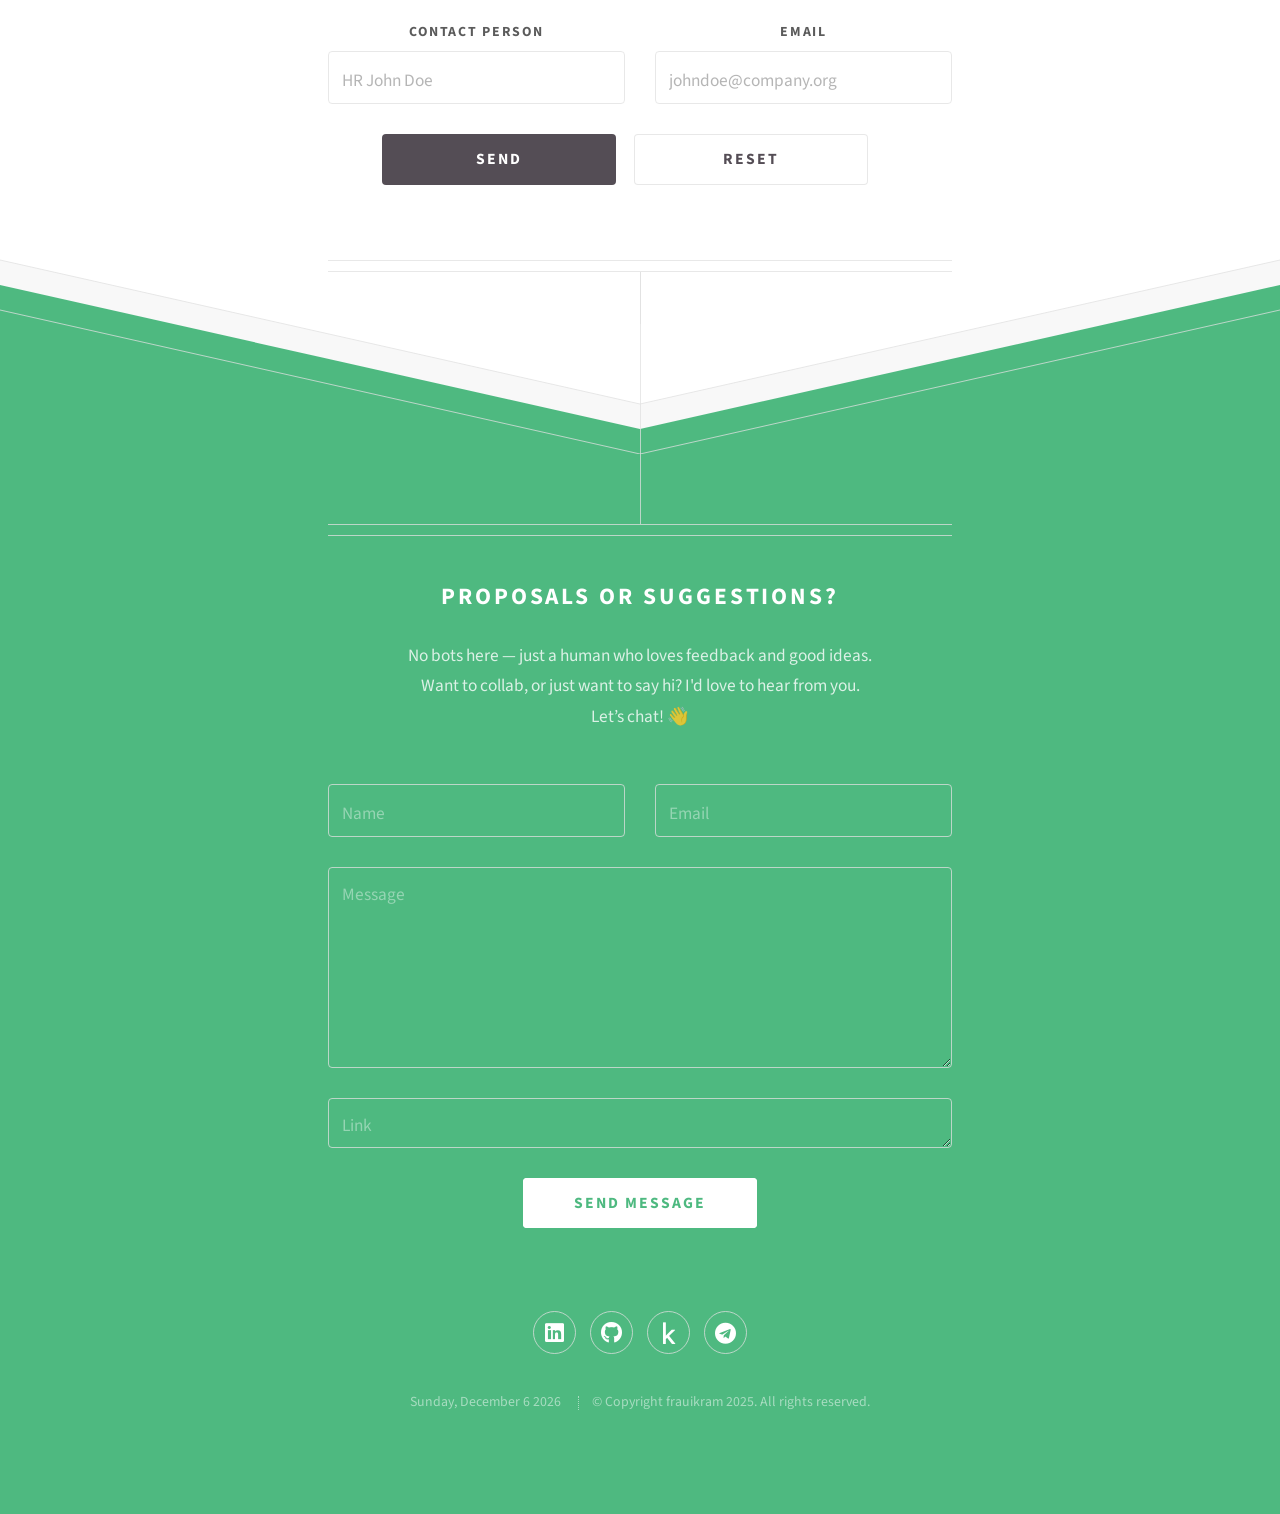
==== commit daf1ac03: "20250517 minus-toolbox" ====
--- a/index.html
+++ b/index.html
@@ -76,11 +76,11 @@
 				</div>
 			</section>
 		</header>
-		<header class="major container medium">
+		<!--
+		<div class="major container medium">
 			<h3>Tools Summary</h3>
-			<div class="box" style="font-size: 12px; padding-top: 0px; padding-bottom: 20%;">
+			<div class="box" style="font-size: 12px; padding-top: 0px; padding-bottom: 15%;">
 				<section class="feature">
-					<!-- ML / Data Tools -->
 					<div class="content" style="font-size: 12px;">
 						<h6>👩‍💻 Analytics, Data & Machine Learning Tools</h6>
 						<p>
@@ -100,7 +100,6 @@
 								src="https://img.shields.io/badge/github-%23121011.svg?style=for-the-badge&logo=github&logoColor=white">
 						</p>
 					</div>
-					<!-- Tech Stack -->
 					<div class="content" style="font-size: 12px;">
 						<h6>⚡ My Tech Stack</h6>
 						<p>
@@ -122,11 +121,11 @@
 					</div>
 				</section>
 			</div>
-		</header>
-
-		<div>
-			<h2>Certificates</h2>>
-
+		</div>
+	-->
+		<div class="content">
+			<h2>Certificates</h2>
+		</div>
 			<div class="box alt container">
 				<section class="feature left">
 					<a href="#" class="image icon solid !fa-signal">
@@ -185,8 +184,8 @@
 					</div>
 				</section>
 			</div>
-		</div>
-
+
+	
 		<footer class="major container medium">
 			<!-- requestmycv -->
 			<section>
@@ -216,8 +215,9 @@
 						</ul>
 					</div>
 				</form>
+				<div id="cv-response" style="display:none; color: white;">✅ CV request sent!</div>
+
 			</section>
-			<div id="cv-response" style="display:none; color: white;">✅ CV request sent!</div>
 		</footer>
 	</div>
 
@@ -349,16 +349,17 @@
 			e.preventDefault();
 
 			const formData = new FormData(form);
+			const data = {
+				name: formData.get("name"),
+				email: formData.get("email")
+			};
 
 			fetch("https://script.google.com/macros/s/AKfycbwGp77Wf-sSqktC4NtQWe84vNELo7KLciQHTWWO4S8Zp844xg723drzZfxRd1Cjddg6CQ/exec", {
 				method: "POST",
 				headers: {
-					"Content-Type": "application/json",
+					"Content-Type": "application/json"
 				},
-				body: JSON.stringify({
-					name: formData.get("name"),
-					email: formData.get("email")
-				})
+				body: JSON.stringify(data)
 			})
 				.then(response => response.json())
 				.then(data => {
